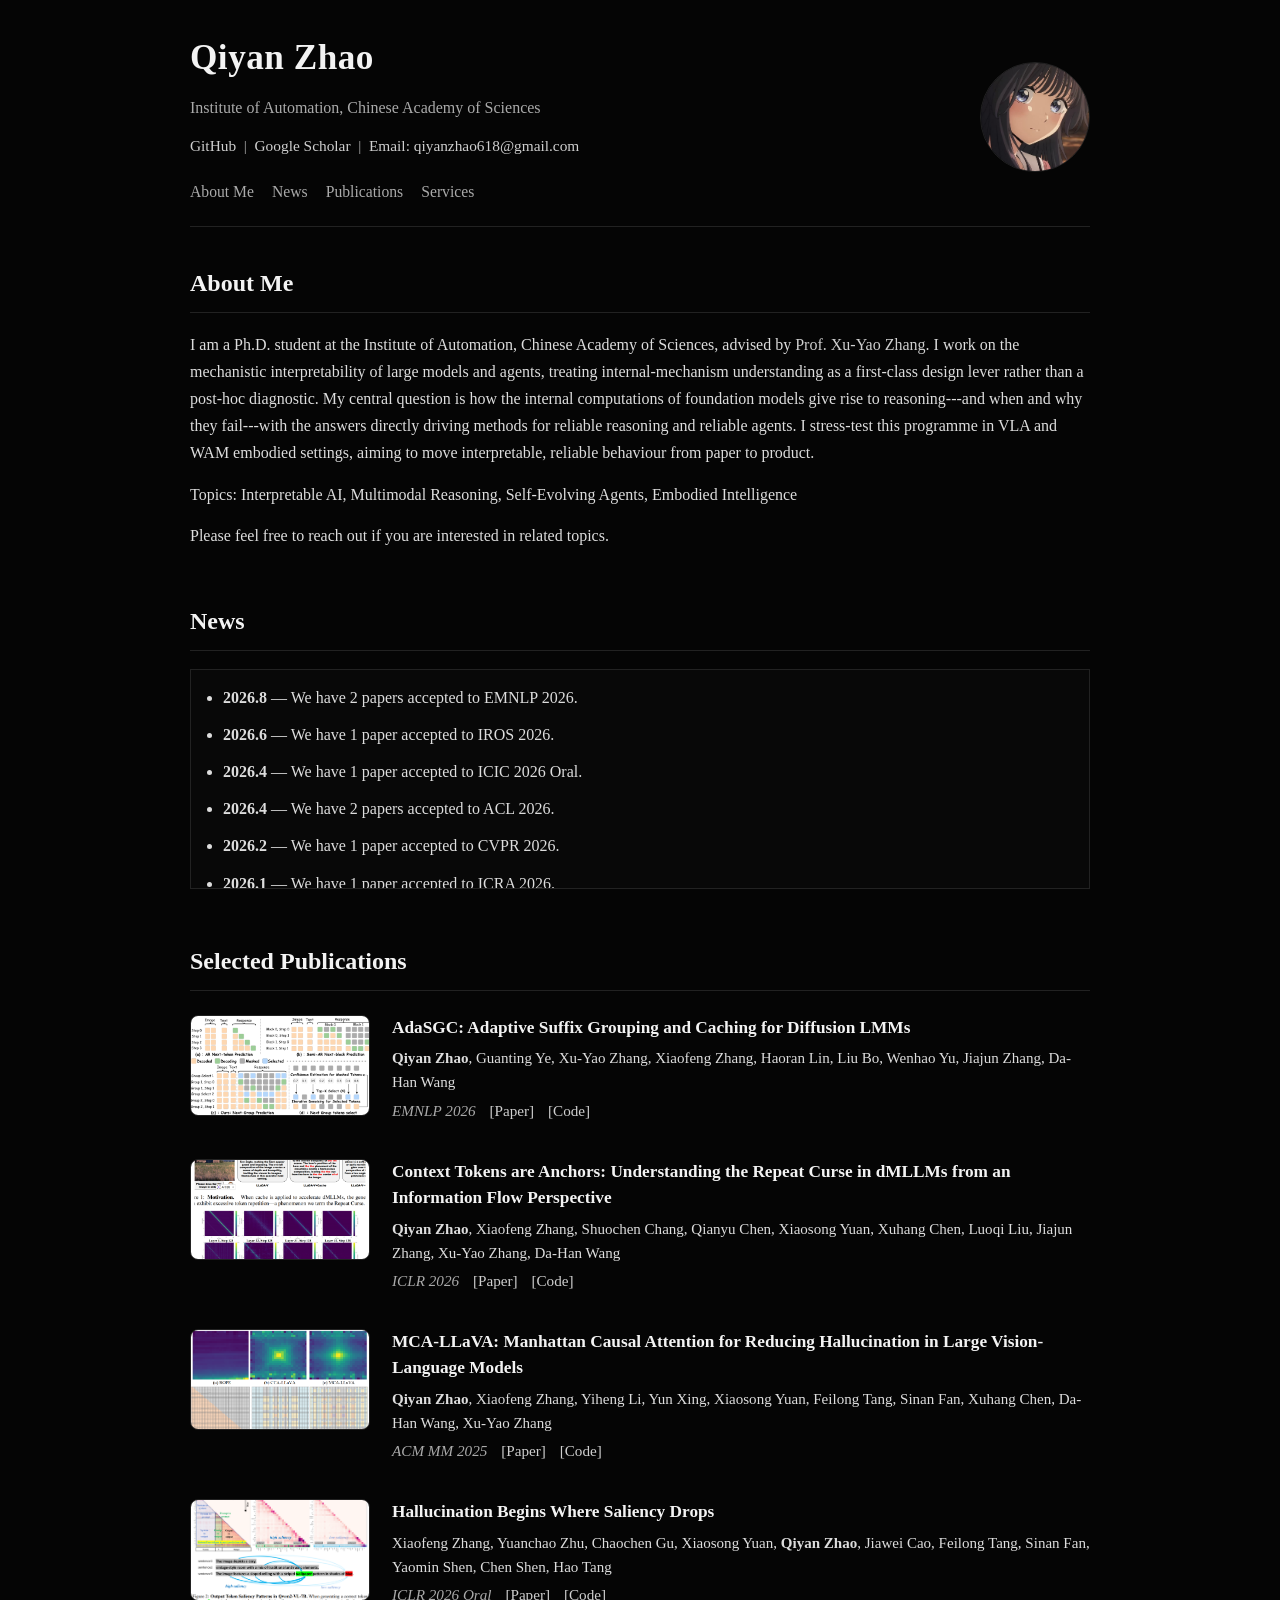
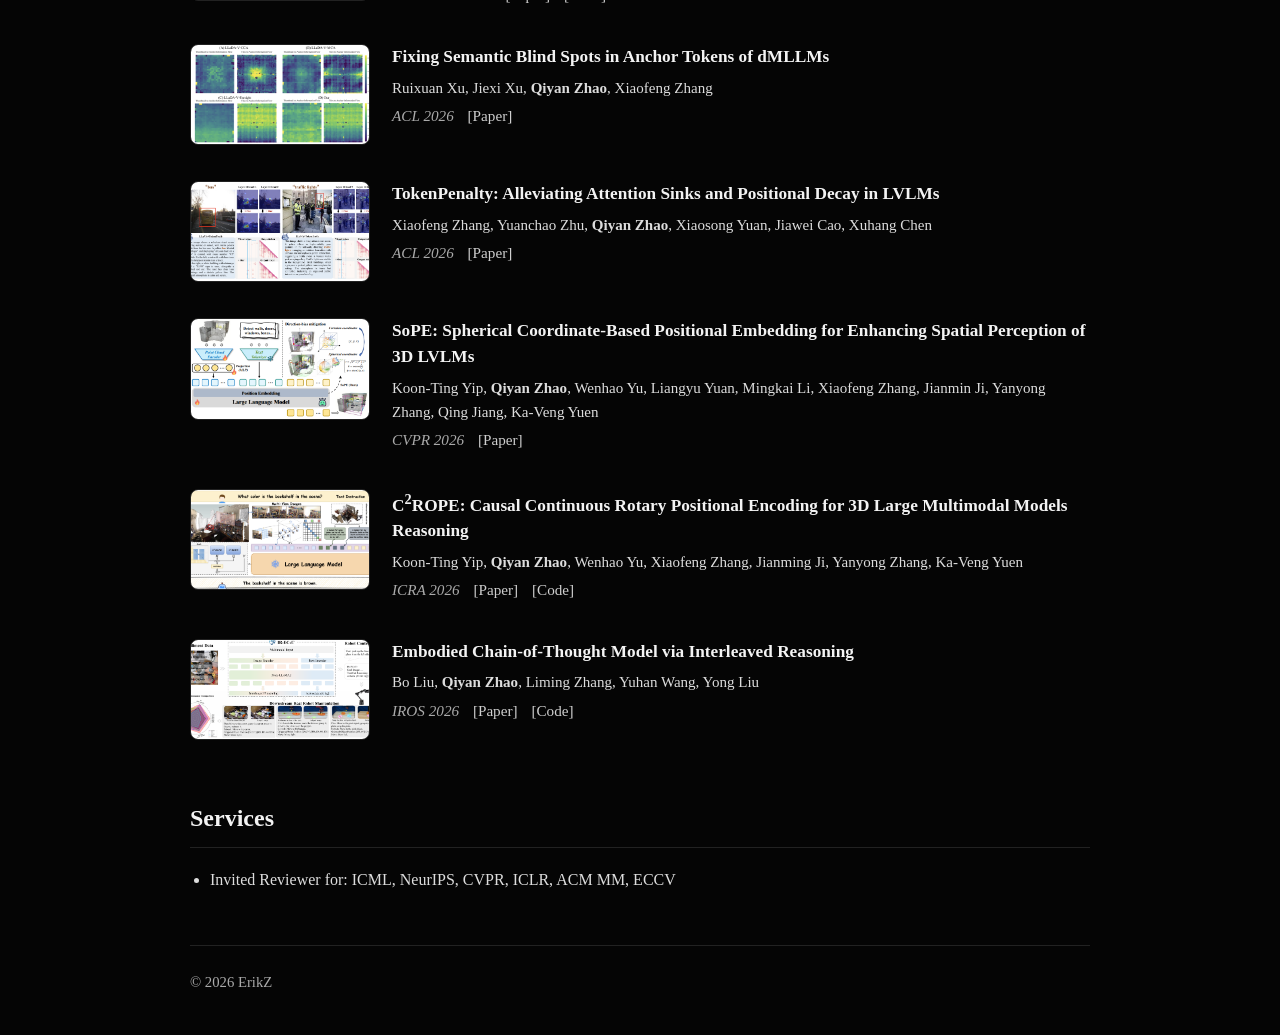
==== index.html @ 8715a586 "Update index.html" ====
<!DOCTYPE html>
<html lang="en">
<head>
  <meta charset="UTF-8">
  <meta name="viewport" content="width=device-width, initial-scale=1">
  <title>Qiyan Zhao</title>
  <style>
    :root {
      --bg: #050505;
      --panel: #0d0d0d;
      --line: #222;
      --text: #f3f3f3;
      --muted: #aaaaaa;
      --accent: #cfcfcf;
      --max-width: 900px;
    }

    * {
      box-sizing: border-box;
    }

    html {
      scroll-behavior: smooth;
    }

    body {
      margin: 0;
      font-family: Georgia, "Times New Roman", serif;
      background: var(--bg);
      color: var(--text);
      line-height: 1.7;
    }

    a {
      color: var(--accent);
      text-decoration: none;
    }

    a:hover {
      text-decoration: underline;
    }

    .container {
      width: min(var(--max-width), calc(100% - 32px));
      margin: 0 auto;
    }

    header {
      border-bottom: 1px solid var(--line);
      padding: 28px 0 20px;
      margin-bottom: 36px;
    }
.news-box {
  max-height: 220px;
  overflow-y: auto;
  padding-right: 8px;
  border: 1px solid var(--line);
  background: #080808;
}

.news-list {
  margin: 0;
  padding: 14px 20px 14px 32px;
}

.news-list li {
  margin-bottom: 10px;
}

.news-box::-webkit-scrollbar {
  width: 8px;
}

.news-box::-webkit-scrollbar-track {
  background: #0b0b0b;
}

.news-box::-webkit-scrollbar-thumb {
  background: #333;
  border-radius: 8px;
}

.news-box::-webkit-scrollbar-thumb:hover {
  background: #555;
}
    .header-main {
      display: flex;
      justify-content: space-between;
      align-items: center;
      gap: 24px;
      flex-wrap: wrap;
    }

    .header-left {
      flex: 1;
      min-width: 260px;
    }

    .header-right {
      flex-shrink: 0;
    }

      .pub-list {
  display: flex;
  flex-direction: column;
  gap: 24px;
}

.pub-item {
  display: flex;
  align-items: flex-start;
  gap: 22px;
  padding: 6px 0;
}

.pub-image {
  width: 180px;
  flex-shrink: 0;
}

.pub-image img {
  width: 100%;
  aspect-ratio: 16 / 9;
  object-fit: cover;
  display: block;
  border: 1px solid var(--line);
  border-radius: 8px;
  background: #111;
}

.pub-content {
  flex: 1;
  min-width: 0;
}

.pub-title {
  font-size: 1.08rem;
  font-weight: 600;
  color: var(--text);
  line-height: 1.5;
  margin-bottom: 6px;
}

.pub-authors {
  font-size: 0.94rem;
  color: #dddddd;
  line-height: 1.6;
  margin-bottom: 4px;
}

.pub-venue {
  font-size: 0.95rem;
  color: var(--muted);
  line-height: 1.6;
}

.pub-venue a {
  margin-left: 10px;
}

@media (max-width: 700px) {
  .pub-item {
    flex-direction: column;
  }

  .pub-image {
    width: 100%;
    max-width: 260px;
  }
}
      
    .avatar {
      width: 110px;
      height: 110px;
      border-radius: 50%;
      object-fit: cover;
      border: 1px solid var(--line);
      display: block;
      background: #111;
    }

    h1 {
      margin: 0;
      font-size: 2.2rem;
      font-weight: 600;
      letter-spacing: 0.5px;
    }

    .subtitle {
      color: var(--muted);
      margin-top: 6px;
      font-size: 1rem;
    }

    .meta {
      margin-top: 12px;
      color: var(--muted);
      font-size: 0.96rem;
    }

    nav {
      display: flex;
      gap: 18px;
      flex-wrap: wrap;
      font-size: 0.98rem;
      margin-top: 20px;
    }

    nav a {
      color: var(--muted);
    }

    nav a:hover {
      color: var(--text);
      text-decoration: none;
    }

    section {
      margin-bottom: 52px;
    }

    h2 {
      font-size: 1.5rem;
      font-weight: 600;
      margin: 0 0 18px;
      padding-bottom: 8px;
      border-bottom: 1px solid var(--line);
    }

    p {
      margin: 0 0 14px;
      color: #dddddd;
    }

    ul {
      margin: 0;
      padding-left: 20px;
    }

    li {
      margin-bottom: 12px;
      color: #dddddd;
    }

    footer {
      border-top: 1px solid var(--line);
      padding: 24px 0 40px;
      color: var(--muted);
      font-size: 0.92rem;
    }

    @media (max-width: 640px) {
      .header-main {
        align-items: flex-start;
      }

      .avatar {
        width: 88px;
        height: 88px;
      }

      h1 {
        font-size: 1.8rem;
      }

      h2 {
        font-size: 1.3rem;
      }
    }
  </style>
</head>
<body>
  <div class="container">
    <header>
      <div class="header-main">
        <div class="header-left">
          <h1>Qiyan Zhao</h1>
<div class="subtitle">Institute of Automation, Chinese Academy of Sciences</div>
         <div class="meta">
  <a href="https://github.com/ErikZ719" target="_blank">GitHub</a>
  &nbsp;|&nbsp;
  <a href="https://scholar.google.co.jp/citations?user=lI7U-X8AAAAJ&hl=zh-CN" target="_blank">Google Scholar</a>
&nbsp;|&nbsp;
<a href="mailto:qiyanzhao618@gmail.com">Email: </a> <a href="mailto:qiyanzhao618@gmail.com">qiyanzhao618@gmail.com</a>
</div>

          <nav>
            <a href="#about">About Me</a>
            <a href="#news">News</a>
            <a href="#publications">Publications</a>
            <a href="#services">Services</a>
          </nav>
        </div>

        <div class="header-right">
          <img src="images/touxiang.jpg" alt="Erik Li avatar" class="avatar">
        </div>
      </div>
    </header>

    <section id="about">
      <h2>About Me</h2>
      <p>
        I am a Ph.D. student at the Institute of Automation, Chinese Academy of Sciences, advised by <a href="https://people.ucas.edu.cn/~xuyaozhang?language=en" target="_blank">Prof. Xu-Yao Zhang</a>. I work on the </strong>mechanistic interpretability of large models and agents</strong>, treating internal-mechanism understanding as a first-class design lever rather than a post-hoc diagnostic. My central question is how the internal computations of foundation models give rise to reasoning---and when and why they fail---with the answers directly driving methods for reliable reasoning and reliable agents. I stress-test this programme in VLA and WAM embodied settings, aiming to move interpretable, reliable behaviour from paper to product.
      </p>
      <p>
        </strong>Topics:</strong> Interpretable AI, Multimodal Reasoning, Self-Evolving Agents, Embodied Intelligence
      </p>
      <p>
      Please feel free to reach out if you are interested in related topics.
      <p>
    </section>

    <section id="news">
      <h2>News</h2>
  <div class="news-box">
    <ul class="news-list">
        <li><strong>2026.8</strong> — We have 2 papers accepted to EMNLP 2026. </li>
        <li><strong>2026.6</strong> — We have 1 paper accepted to IROS 2026. </li>
        <!-- <li><strong>2026.5</strong> — We have 1 paper accepted to Scientific Report. </li> -->
        <li><strong>2026.4</strong> — We have 1 paper accepted to ICIC 2026 Oral. </li>
        <li><strong>2026.4</strong> — We have 2 papers accepted to ACL 2026. </li>
        <li><strong>2026.2</strong> — We have 1 paper accepted to CVPR 2026. </li>
        <li><strong>2026.1</strong> — We have 1 paper accepted to ICRA 2026. </li>
        <li><strong>2026.1</strong> — We have 2 paper including 1 oral accepted to ICLR 2026. </li>
        <li><strong>2025.10</strong> — We have 1 paper accepted to ACM MM 2025. </li>
        <li><strong>2025.9</strong> — We have 1 paper accepted to The Visual Computer. </li>
        <li><strong>2025.6</strong> — We have 1 paper accepted to IJCNN 2025. </li>
      </ul>
  </div>
    </section>

<section id="publications">
  <h2>Selected Publications</h2>

  <div class="pub-list">

      <div class="pub-item">
      <div class="pub-image">
        <img src="images/emnlp1.png" alt="C2RoPE paper thumbnail">
      </div>
      <div class="pub-content">
        <div class="pub-title">AdaSGC: Adaptive Suffix Grouping and Caching for Diffusion LMMs</div>
        <div class="pub-authors">
          <strong>Qiyan Zhao</strong>, Guanting Ye, Xu-Yao Zhang, Xiaofeng Zhang, Haoran Lin, Liu Bo, Wenhao Yu, Jiajun Zhang, Da-Han Wang
        </div>
        <div class="pub-venue">
          <em>EMNLP 2026</em>
          <a href="https://openreview.net/forum?id=mOz9jVYxsD" target="_blank">[Paper]</a>
          <a href="https://github.com/ErikZ719/CoTA" target="_blank">[Code]</a>
        </div>
      </div>
    </div>
    

      <div class="pub-item">
      <div class="pub-image">
        <img src="images/cota.png" alt="C2RoPE paper thumbnail">
      </div>
      <div class="pub-content">
        <div class="pub-title">Context Tokens are Anchors: Understanding the Repeat Curse in dMLLMs from an Information Flow Perspective</div>
        <div class="pub-authors">
          <strong>Qiyan Zhao</strong>, Xiaofeng Zhang, Shuochen Chang, Qianyu Chen, Xiaosong Yuan, Xuhang Chen, Luoqi Liu, Jiajun Zhang, Xu-Yao Zhang, Da-Han Wang
        </div>
        <div class="pub-venue">
          <em>ICLR 2026</em>
          <a href="https://openreview.net/forum?id=mOz9jVYxsD" target="_blank">[Paper]</a>
          <a href="https://github.com/ErikZ719/CoTA" target="_blank">[Code]</a>
        </div>
      </div>
    </div>

    <div class="pub-item">
      <div class="pub-image">
        <img src="images/mca.png" alt="C2RoPE paper thumbnail">
      </div>
      <div class="pub-content">
        <div class="pub-title">MCA-LLaVA: Manhattan Causal Attention for Reducing Hallucination in Large Vision-Language Models</div>
        <div class="pub-authors">
        <strong>Qiyan Zhao</strong>, Xiaofeng Zhang, Yiheng Li, Yun Xing, Xiaosong Yuan, Feilong Tang, Sinan Fan, Xuhang Chen, Da-Han Wang, Xu-Yao Zhang
        </div>
        <div class="pub-venue">
          <em>ACM MM 2025</em>
          <a href="https://dl.acm.org/doi/pdf/10.1145/3746027.3755271" target="_blank">[Paper]</a>
          <a href="https://github.com/ErikZ719/MCA-LLaVA" target="_blank">[Code]</a>
        </div>
      </div>
    </div>

      <div class="pub-item">
      <div class="pub-image">
        <img src="images/iclr.png" alt="C2RoPE paper thumbnail">
      </div>
      <div class="pub-content">
        <div class="pub-title">Hallucination Begins Where Saliency Drops</div>
        <div class="pub-authors">
          Xiaofeng Zhang, Yuanchao Zhu, Chaochen Gu, Xiaosong Yuan, <strong>Qiyan Zhao</strong>, Jiawei Cao, Feilong Tang, Sinan Fan, Yaomin Shen, Chen Shen, Hao Tang
        </div>
        <div class="pub-venue">
          <em>ICLR 2026 Oral</em>
          <a href="https://arxiv.org/abs/2601.20279" target="_blank">[Paper]</a>
          <a href="https://github.com/zhangbaijin/LVLMs-Saliency" target="_blank">[Code]</a>
        </div>
      </div>
    </div>
      
    <div class="pub-item">
      <div class="pub-image">
        <img src="images/EDAR.png" alt="EDAR paper thumbnail">
      </div>
      <div class="pub-content">
        <div class="pub-title">Fixing Semantic Blind Spots in Anchor Tokens of dMLLMs</div>
        <div class="pub-authors">
          Ruixuan Xu, Jiexi Xu, <strong>Qiyan Zhao</strong>, Xiaofeng Zhang
        </div>
        <div class="pub-venue">
          <em>ACL 2026</em>
          <a href="https://2026.aclweb.org/" target="_blank">[Paper]</a>
        </div>
      </div>
    </div>

    <div class="pub-item">
      <div class="pub-image">
        <img src="images/tokenpenalty.png" alt="TokenPenalty paper thumbnail">
      </div>
      <div class="pub-content">
        <div class="pub-title">TokenPenalty: Alleviating Attention Sinks and Positional Decay in LVLMs</div>
        <div class="pub-authors">
          Xiaofeng Zhang, Yuanchao Zhu, <strong>Qiyan Zhao</strong>, Xiaosong Yuan, Jiawei Cao, Xuhang Chen
        </div>
        <div class="pub-venue">
          <em>ACL 2026</em>
          <a href="https://2026.aclweb.org/" target="_blank">[Paper]</a>
        </div>
      </div>
    </div>
  
    <div class="pub-item">
      <div class="pub-image">
        <img src="images/cvpr.jpg" alt="SoPE paper thumbnail">
      </div>
      <div class="pub-content">
        <div class="pub-title">SoPE: Spherical Coordinate-Based Positional Embedding for Enhancing Spatial Perception of 3D LVLMs</div>
        <div class="pub-authors">
          Koon-Ting Yip, <strong>Qiyan Zhao</strong>, Wenhao Yu, Liangyu Yuan, Mingkai Li, Xiaofeng Zhang, Jianmin Ji, Yanyong Zhang, Qing Jiang, Ka-Veng Yuen
        </div>
        <div class="pub-venue">
          <em>CVPR 2026</em>
          <a href="https://arxiv.org/abs/2602.22716" target="_blank">[Paper]</a>
        </div>
      </div>
    </div>

    <div class="pub-item">
      <div class="pub-image">
        <img src="images/icra.png" alt="C2RoPE paper thumbnail">
      </div>
      <div class="pub-content">
        <div class="pub-title">C<sup>2</sup>ROPE: Causal Continuous Rotary Positional Encoding for 3D Large Multimodal Models Reasoning</div>
        <div class="pub-authors">
          Koon-Ting Yip, <strong>Qiyan Zhao</strong>, Wenhao Yu, Xiaofeng Zhang, Jianming Ji, Yanyong Zhang, Ka-Veng Yuen
        </div>
        <div class="pub-venue">
          <em>ICRA 2026</em>
          <a href="https://arxiv.org/abs/2602.10551" target="_blank">[Paper]</a>
          <a href="https://github.com/KarnaYip/C2RoPE" target="_blank">[Code]</a>
        </div>
      </div>
    </div>

      <div class="pub-item">
      <div class="pub-image">
        <img src="images/iros26.png" alt="C2RoPE paper thumbnail">
      </div>
      <div class="pub-content">
        <div class="pub-title">Embodied Chain-of-Thought Model via Interleaved Reasoning</div>
        <div class="pub-authors">
          Bo Liu, <strong>Qiyan Zhao</strong>, Liming Zhang, Yuhan Wang, Yong Liu
        </div>
        <div class="pub-venue">
          <em>IROS 2026</em>
          <a href="https://arxiv.org/abs/2602.10551" target="_blank">[Paper]</a>
          <a href="https://github.com/KarnaYip/C2RoPE" target="_blank">[Code]</a>
        </div>
      </div>
    </div>
    
    <!-- <div class="pub-item">
      <div class="pub-image">
        <img src="images/ijcnn.png" alt="C2RoPE paper thumbnail">
      </div>
      <div class="pub-content">
        <div class="pub-title">Textmamba: Scene text detector with mamba</div>
        <div class="pub-authors">
          <strong>Qiyan Zhao</strong>, Yue Yan, Da-Han Wang
        </div>
        <div class="pub-venue">
          <em>IJCNN 2025</em>
          <a href="https://arxiv.org/pdf/2512.06657" target="_blank">[Paper]</a>
          <a href="https://github.com/ErikZ719/TextMamba" target="_blank">[Code]</a>
        </div>
      </div>
    </div>
    
    <div class="pub-item">
      <div class="pub-image">
        <img src="images/tvc.png" alt="C2RoPE paper thumbnail">
      </div>
      <div class="pub-content">
        <div class="pub-title">Few-shot cross-modal text detection via CLIP</div>
        <div class="pub-authors">
         <strong>Qiyan Zhao</strong>, Xiaofeng Zhang, Tiange Zhang, Jiuze Li
        </div>
        <div class="pub-venue">
          <em>The Visual Computer</em>
          <a href="https://github.com/ErikZ719/TextCLIP" target="_blank">[Code]</a>
        </div>
      </div>
    </div> -->
    
  </div>
</section>

    <section id="services">
      <h2>Services</h2>
      <ul>
        <li>Invited Reviewer for: ICML, NeurIPS, CVPR, ICLR, ACM MM, ECCV</li>
      </ul>
    </section>

    <footer>
      © 2026 ErikZ
    </footer>
  </div>
</body>
</html>
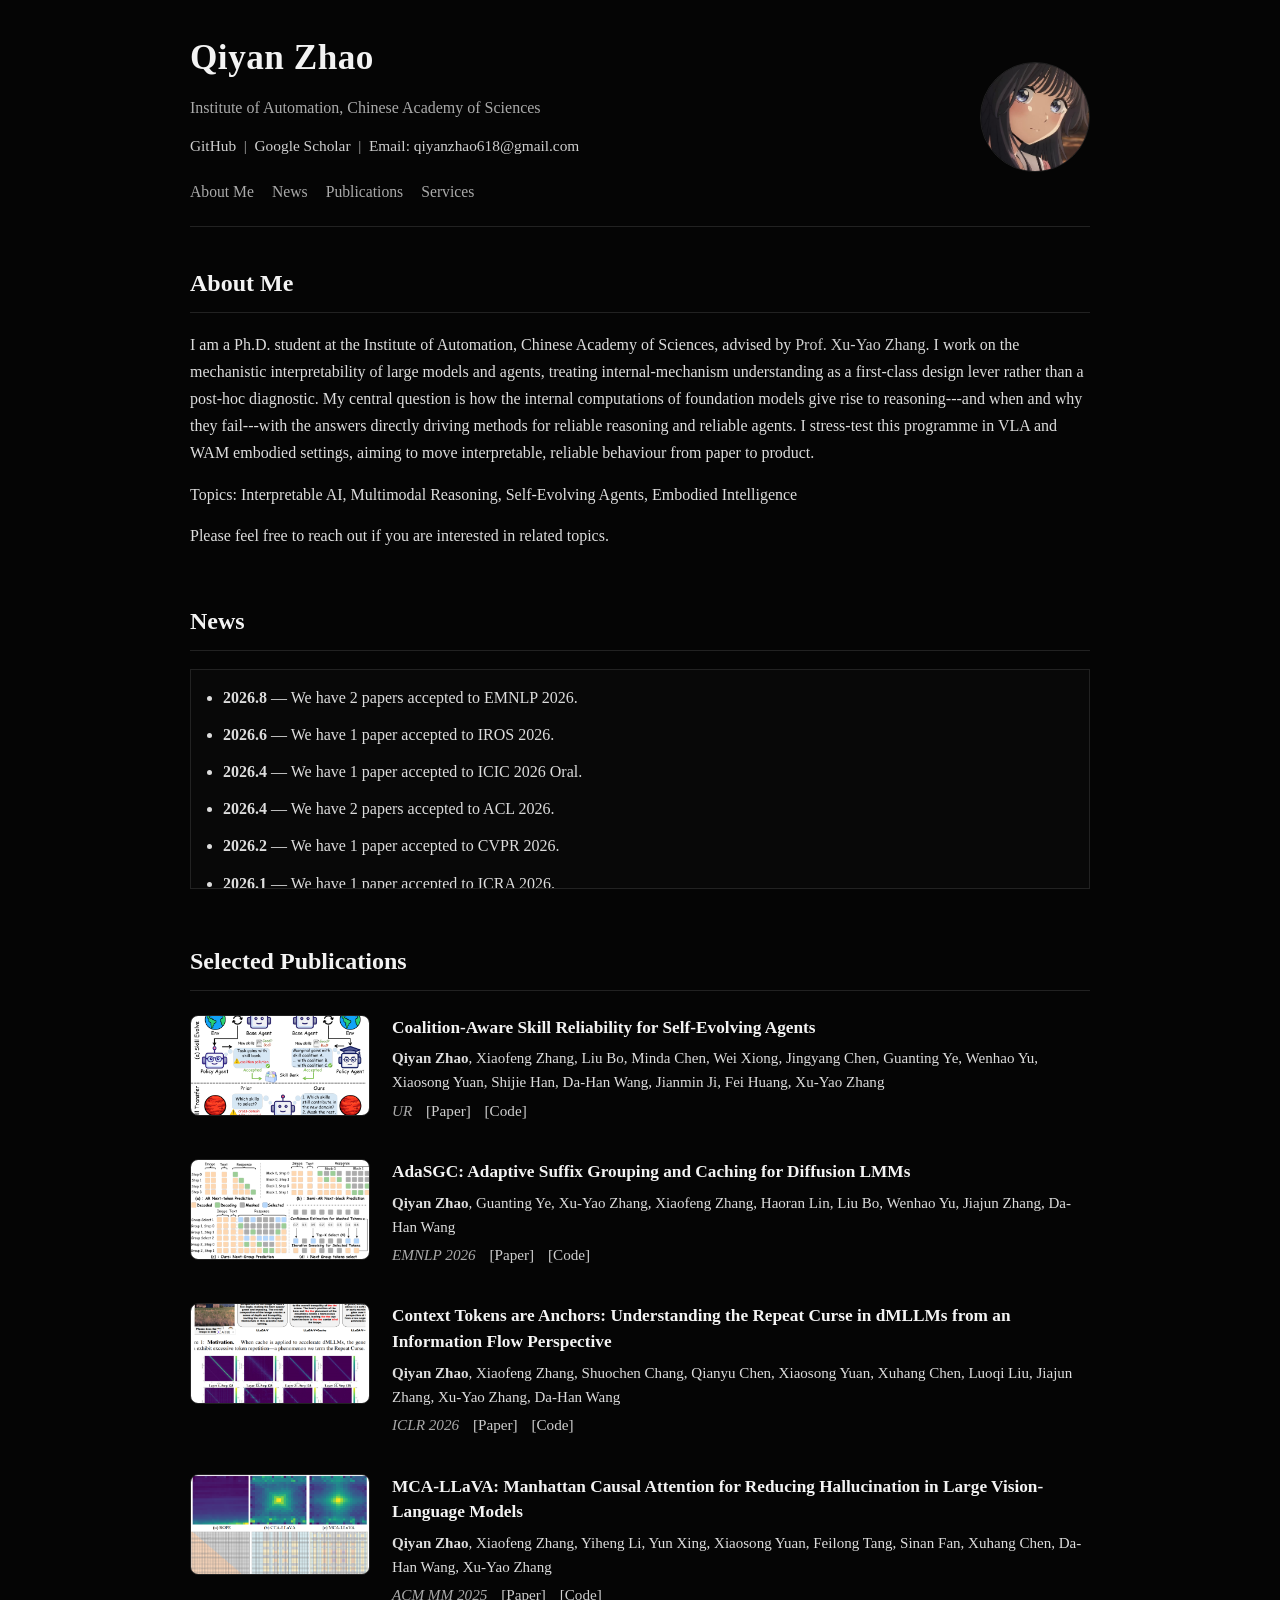
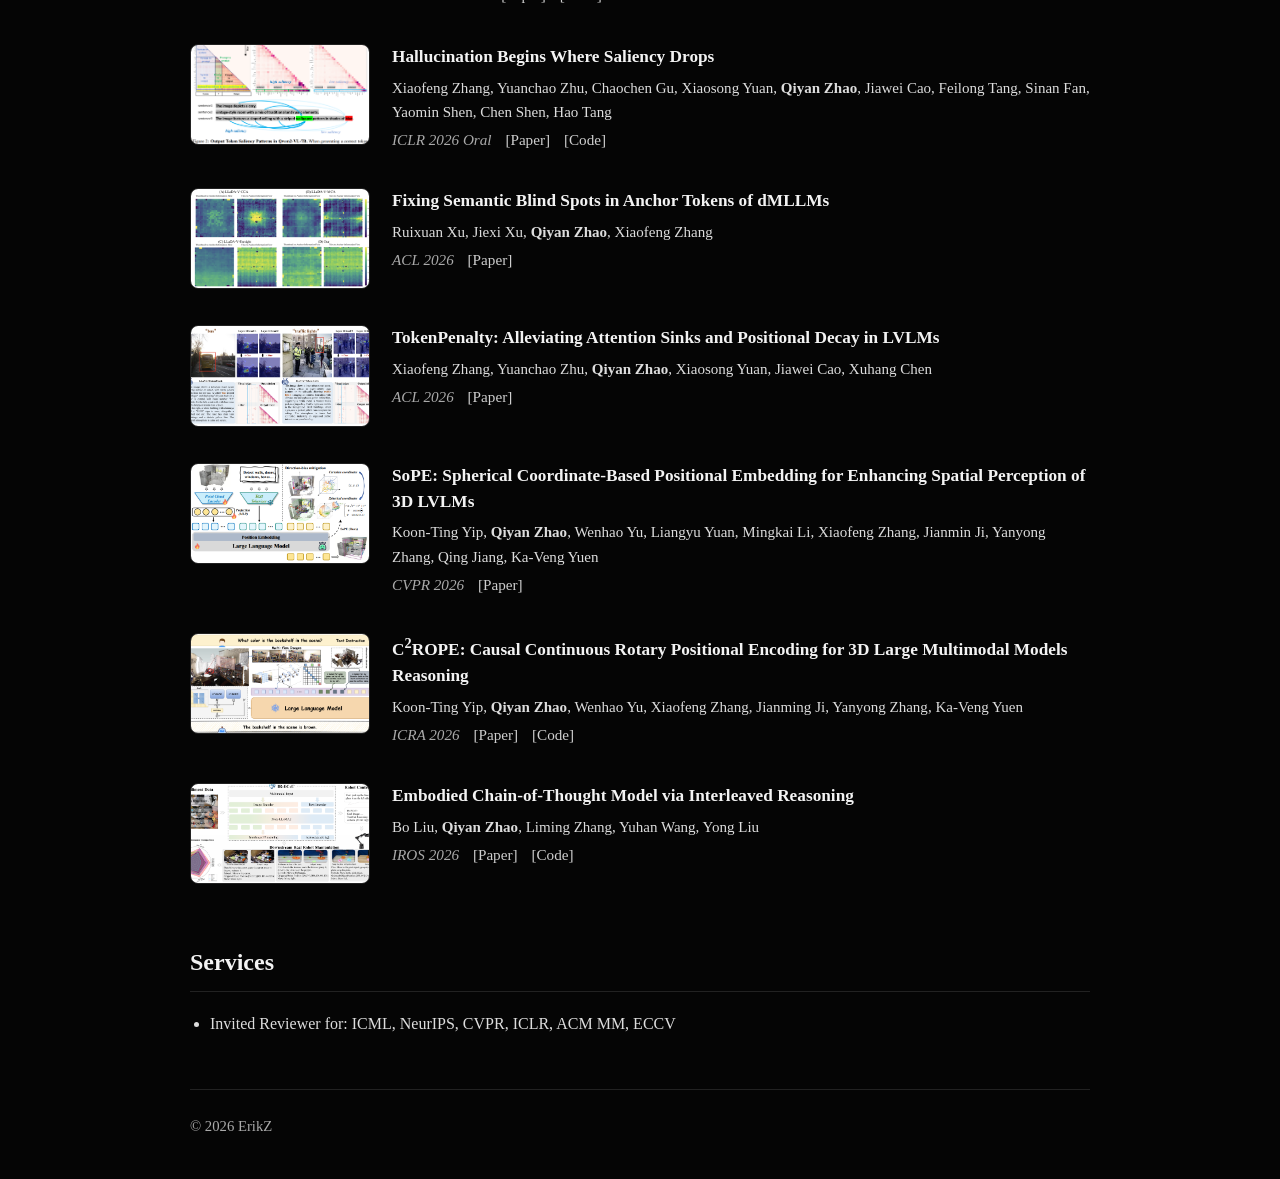
==== commit 8b99230c: "Update index.html" ====
--- a/index.html
+++ b/index.html
@@ -334,7 +334,25 @@
   <h2>Selected Publications</h2>
 
   <div class="pub-list">
-
+    
+<div class="pub-item">
+      <div class="pub-image">
+        <img src="images/aaai.png" alt="C2RoPE paper thumbnail">
+      </div>
+      <div class="pub-content">
+        <div class="pub-title">Coalition-Aware Skill Reliability for Self-Evolving Agents</div>
+        <div class="pub-authors">
+          <strong>Qiyan Zhao</strong>, Xiaofeng Zhang, Liu Bo, Minda Chen, Wei Xiong, Jingyang Chen, Guanting Ye, Wenhao Yu, Xiaosong Yuan, Shijie Han, Da-Han Wang, Jianmin Ji, Fei Huang, Xu-Yao Zhang 
+        </div>
+        <div class="pub-venue">
+          <em>UR</em>
+          <a href="https://openreview.net/forum?id=mOz9jVYxsD" target="_blank">[Paper]</a>
+          <a href="https://github.com/ErikZ719/CoTA" target="_blank">[Code]</a>
+        </div>
+      </div>
+    </div>
+
+    
       <div class="pub-item">
       <div class="pub-image">
         <img src="images/emnlp1.png" alt="C2RoPE paper thumbnail">
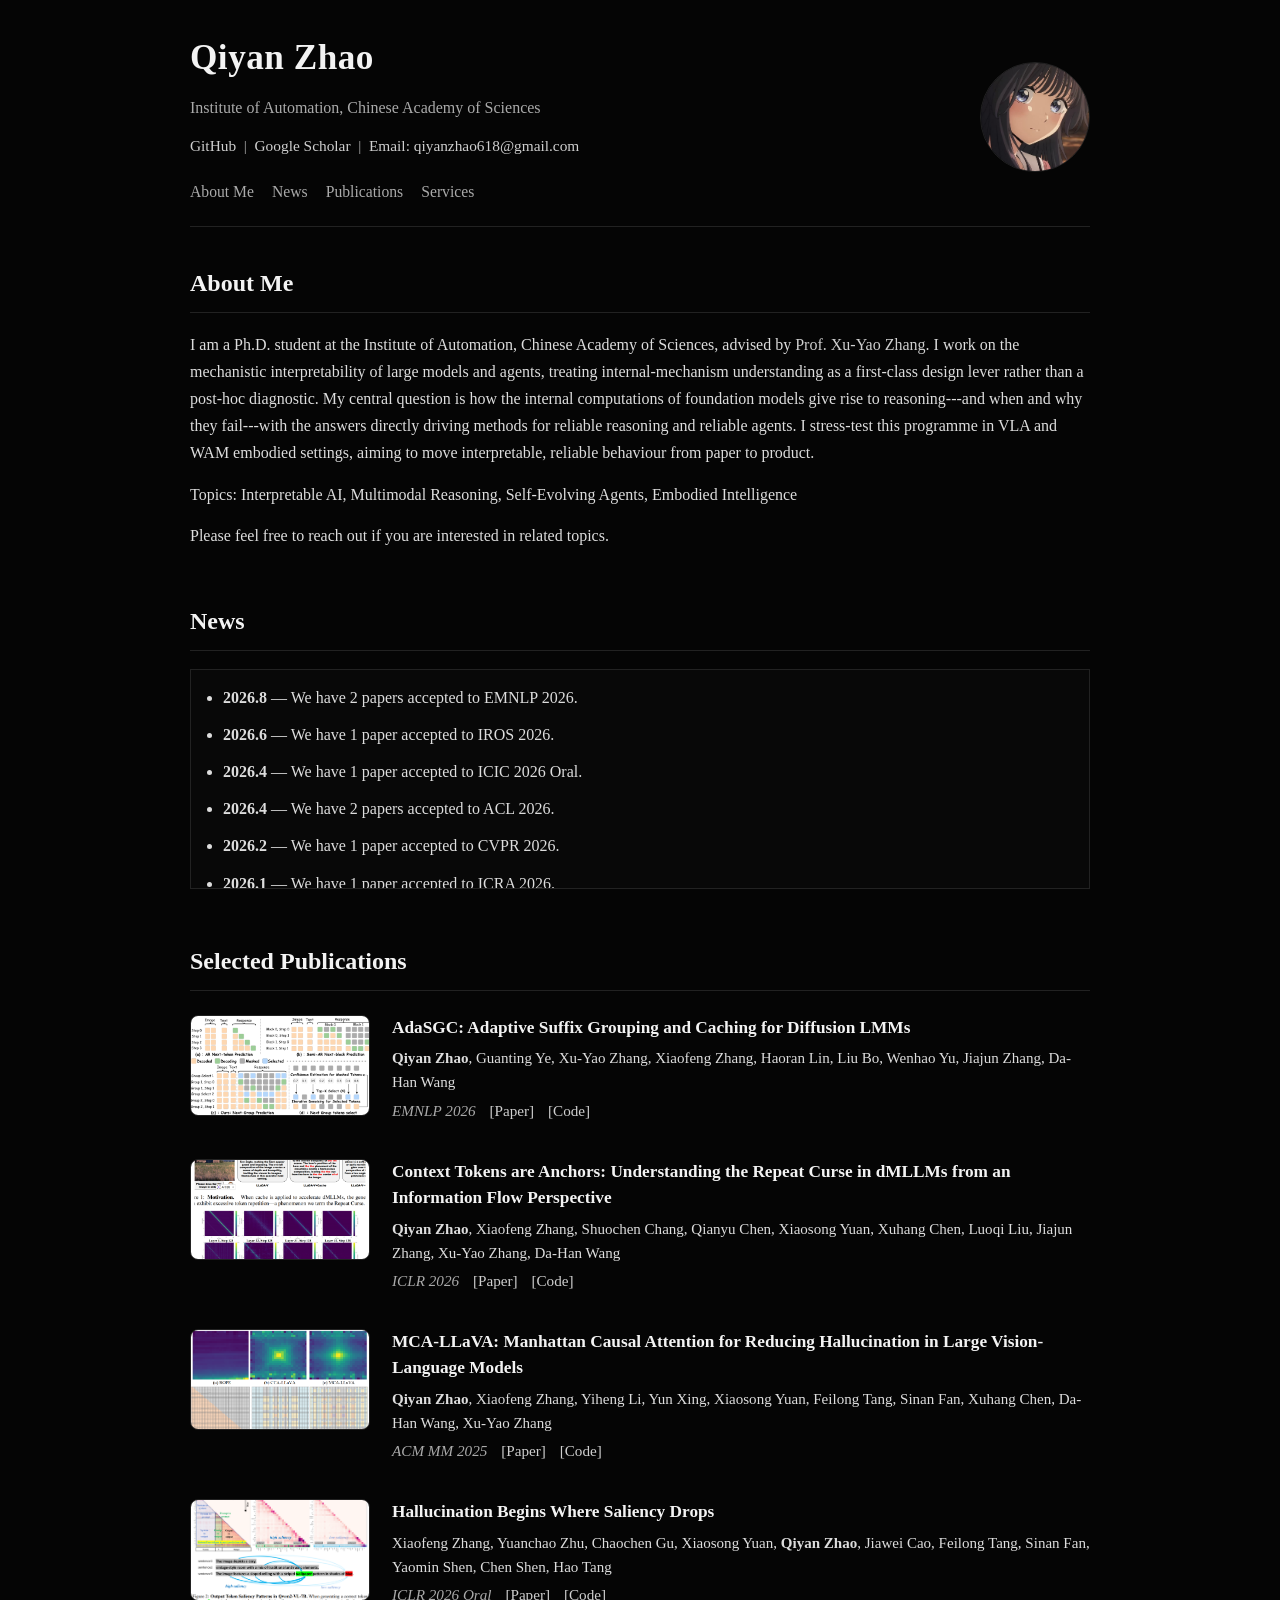
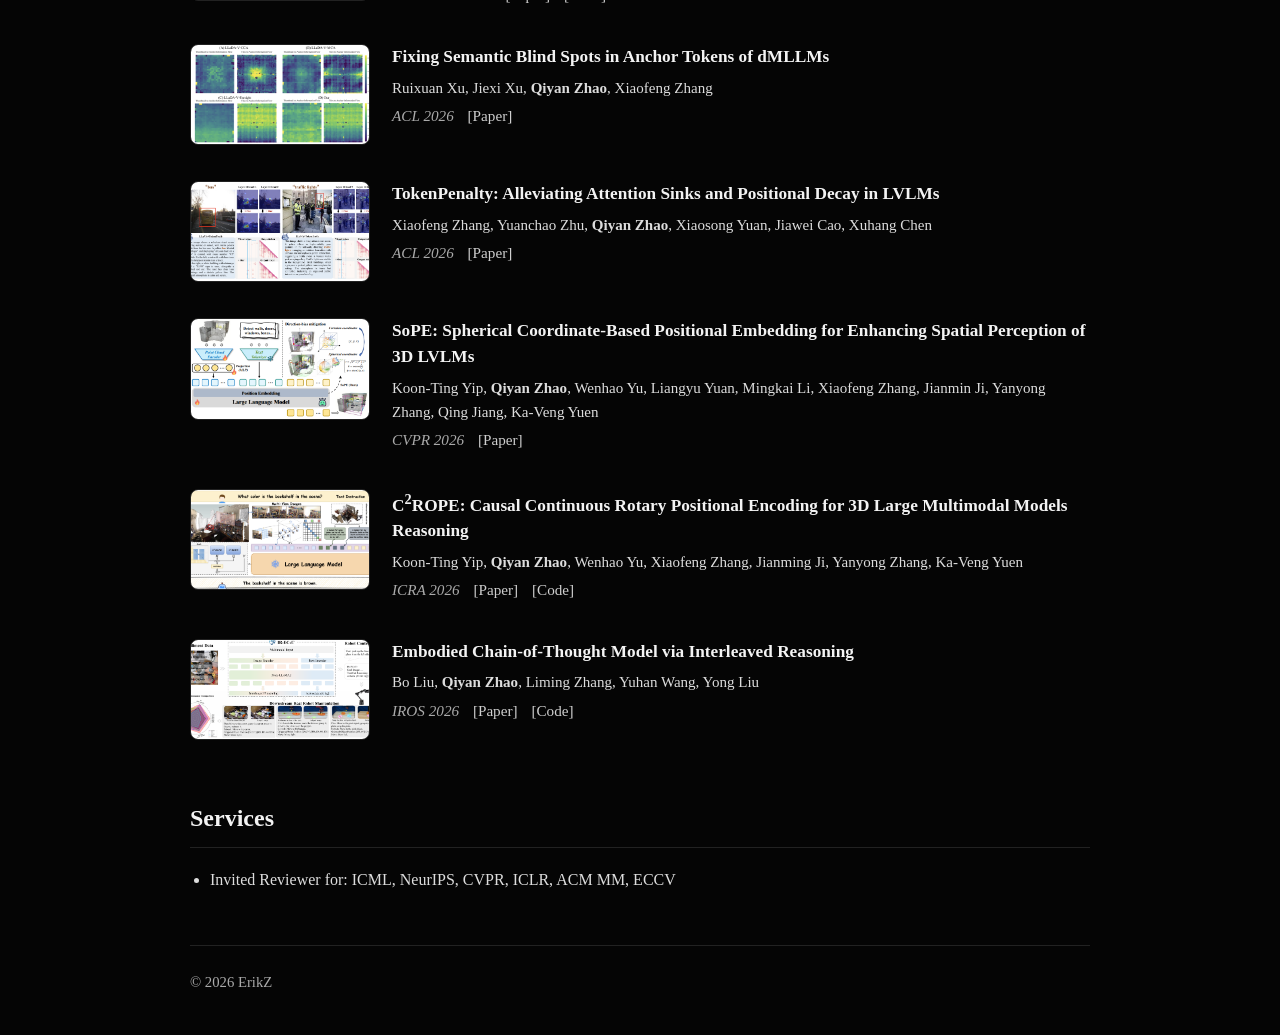
==== commit 30fe1c50: "Update index.html" ====
--- a/index.html
+++ b/index.html
@@ -335,7 +335,7 @@
 
   <div class="pub-list">
     
-<div class="pub-item">
+<!-- <div class="pub-item">
       <div class="pub-image">
         <img src="images/aaai.png" alt="C2RoPE paper thumbnail">
       </div>
@@ -350,7 +350,7 @@
           <a href="https://github.com/ErikZ719/CoTA" target="_blank">[Code]</a>
         </div>
       </div>
-    </div>
+    </div> -->
 
     
       <div class="pub-item">
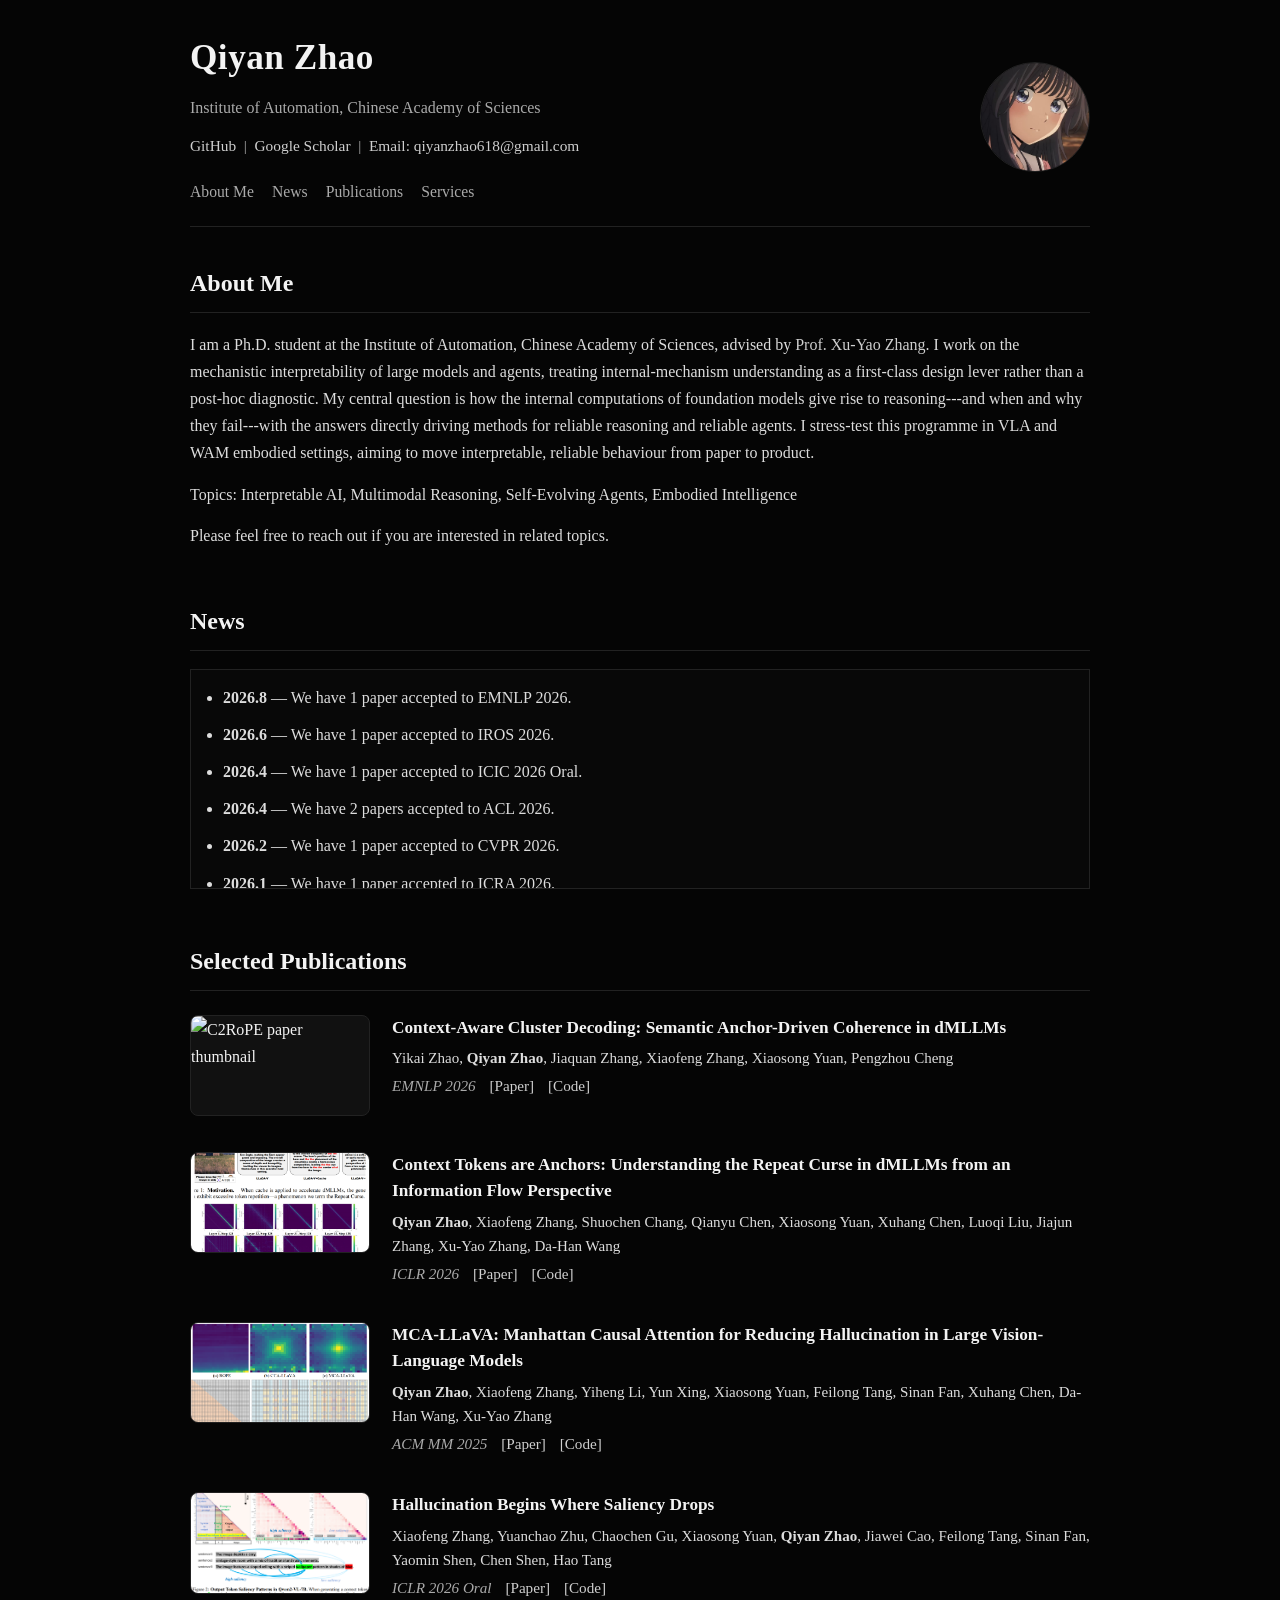
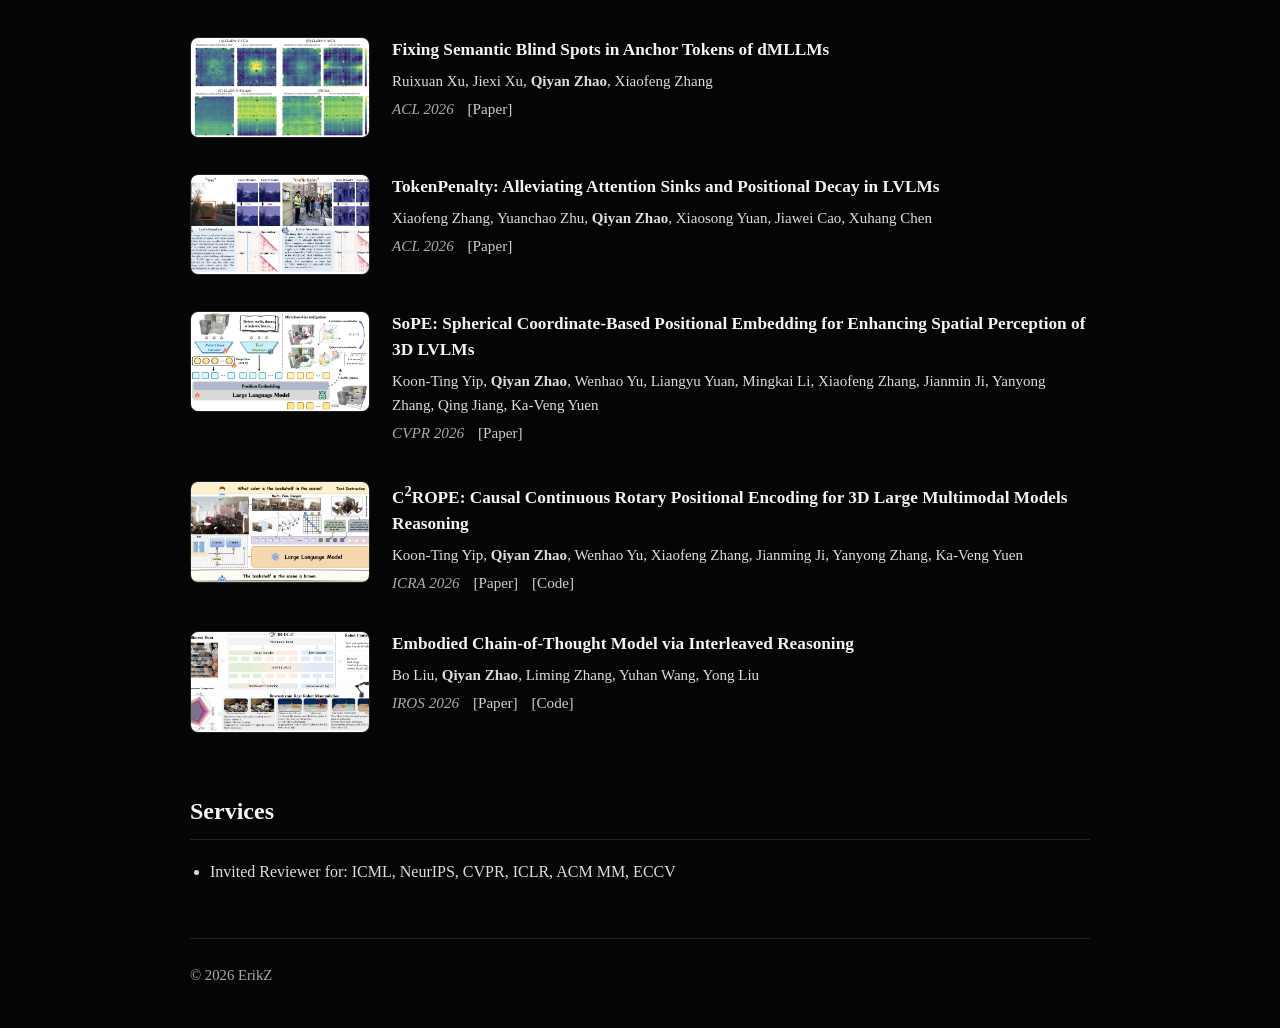
==== commit a3f2b190: "Update index.html" ====
--- a/index.html
+++ b/index.html
@@ -315,7 +315,7 @@
       <h2>News</h2>
   <div class="news-box">
     <ul class="news-list">
-        <li><strong>2026.8</strong> — We have 2 papers accepted to EMNLP 2026. </li>
+        <li><strong>2026.8</strong> — We have 1 paper accepted to EMNLP 2026. </li>
         <li><strong>2026.6</strong> — We have 1 paper accepted to IROS 2026. </li>
         <!-- <li><strong>2026.5</strong> — We have 1 paper accepted to Scientific Report. </li> -->
         <li><strong>2026.4</strong> — We have 1 paper accepted to ICIC 2026 Oral. </li>
@@ -355,12 +355,12 @@
     
       <div class="pub-item">
       <div class="pub-image">
-        <img src="images/emnlp1.png" alt="C2RoPE paper thumbnail">
-      </div>
-      <div class="pub-content">
-        <div class="pub-title">AdaSGC: Adaptive Suffix Grouping and Caching for Diffusion LMMs</div>
-        <div class="pub-authors">
-          <strong>Qiyan Zhao</strong>, Guanting Ye, Xu-Yao Zhang, Xiaofeng Zhang, Haoran Lin, Liu Bo, Wenhao Yu, Jiajun Zhang, Da-Han Wang
+        <img src="images/emnlp2026.png" alt="C2RoPE paper thumbnail">
+      </div>
+      <div class="pub-content">
+        <div class="pub-title">Context-Aware Cluster Decoding: Semantic Anchor-Driven Coherence in dMLLMs</div>
+        <div class="pub-authors">
+          Yikai Zhao, <strong>Qiyan Zhao</strong>,  Jiaquan Zhang, Xiaofeng Zhang, Xiaosong Yuan, Pengzhou Cheng
         </div>
         <div class="pub-venue">
           <em>EMNLP 2026</em>
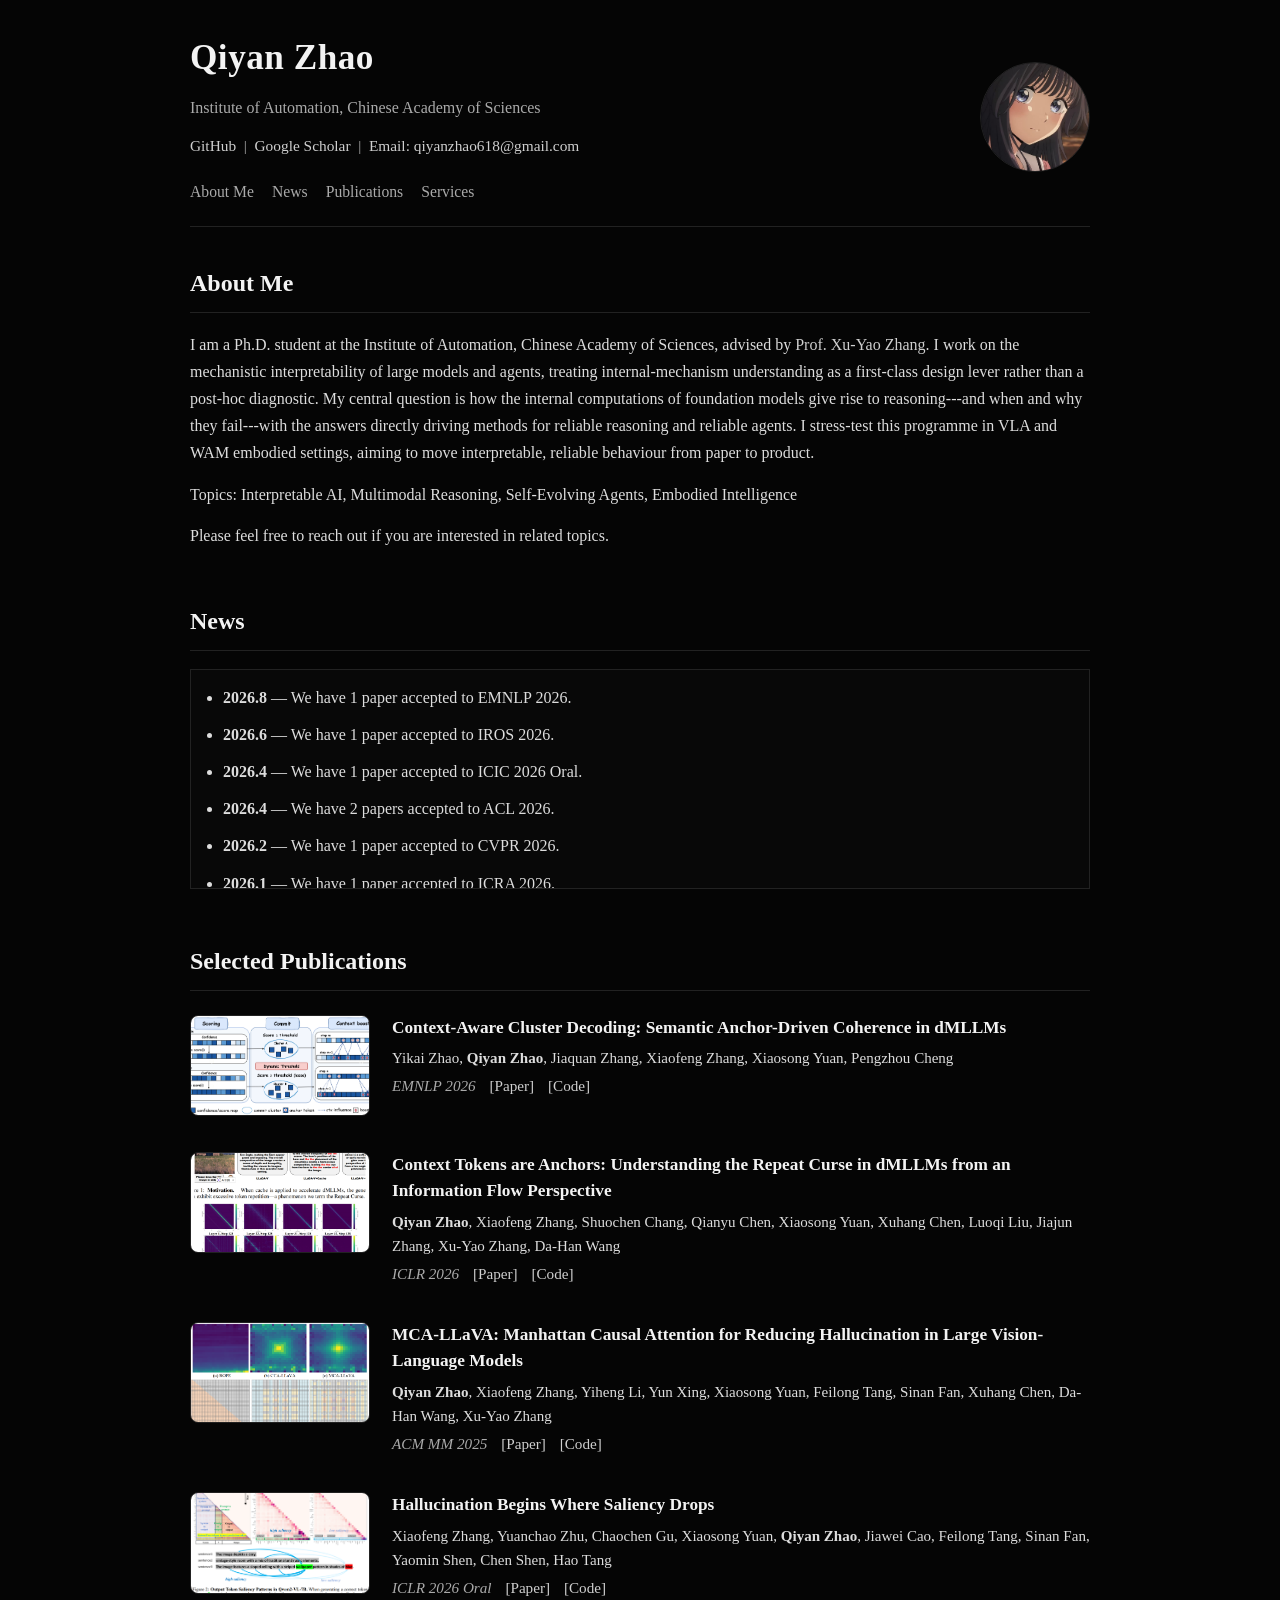
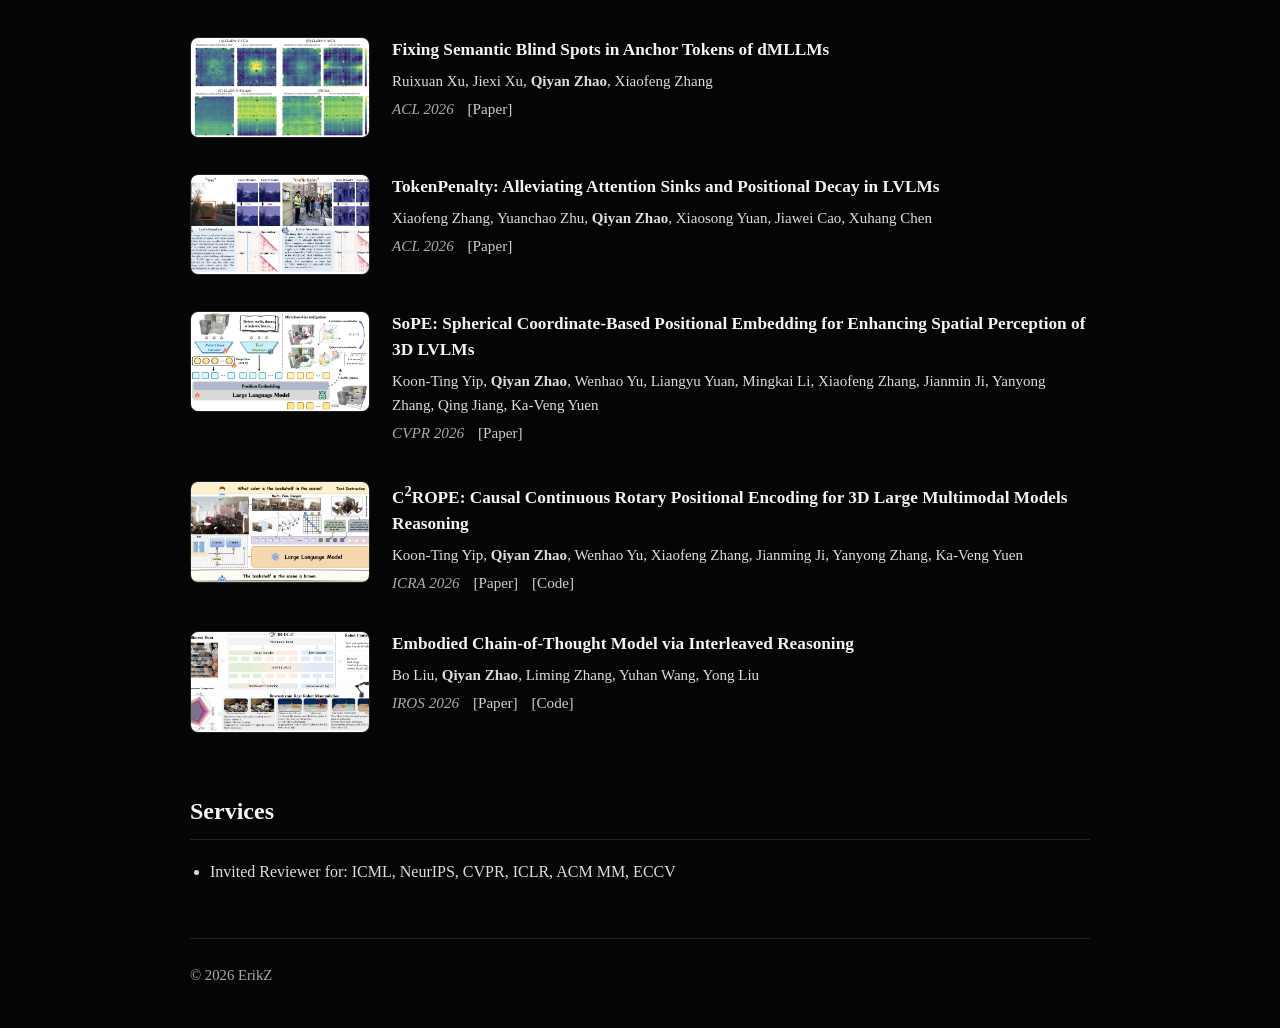
==== commit 4bafcef8: "Update index.html" ====
--- a/index.html
+++ b/index.html
@@ -364,8 +364,8 @@
         </div>
         <div class="pub-venue">
           <em>EMNLP 2026</em>
-          <a href="https://openreview.net/forum?id=mOz9jVYxsD" target="_blank">[Paper]</a>
-          <a href="https://github.com/ErikZ719/CoTA" target="_blank">[Code]</a>
+          <a href="https://arxiv.org/abs/2608.22367" target="_blank">[Paper]</a>
+          <a href="https://github.com/zhaoyk-sysu/CACD-dMLLM" target="_blank">[Code]</a>
         </div>
       </div>
     </div>
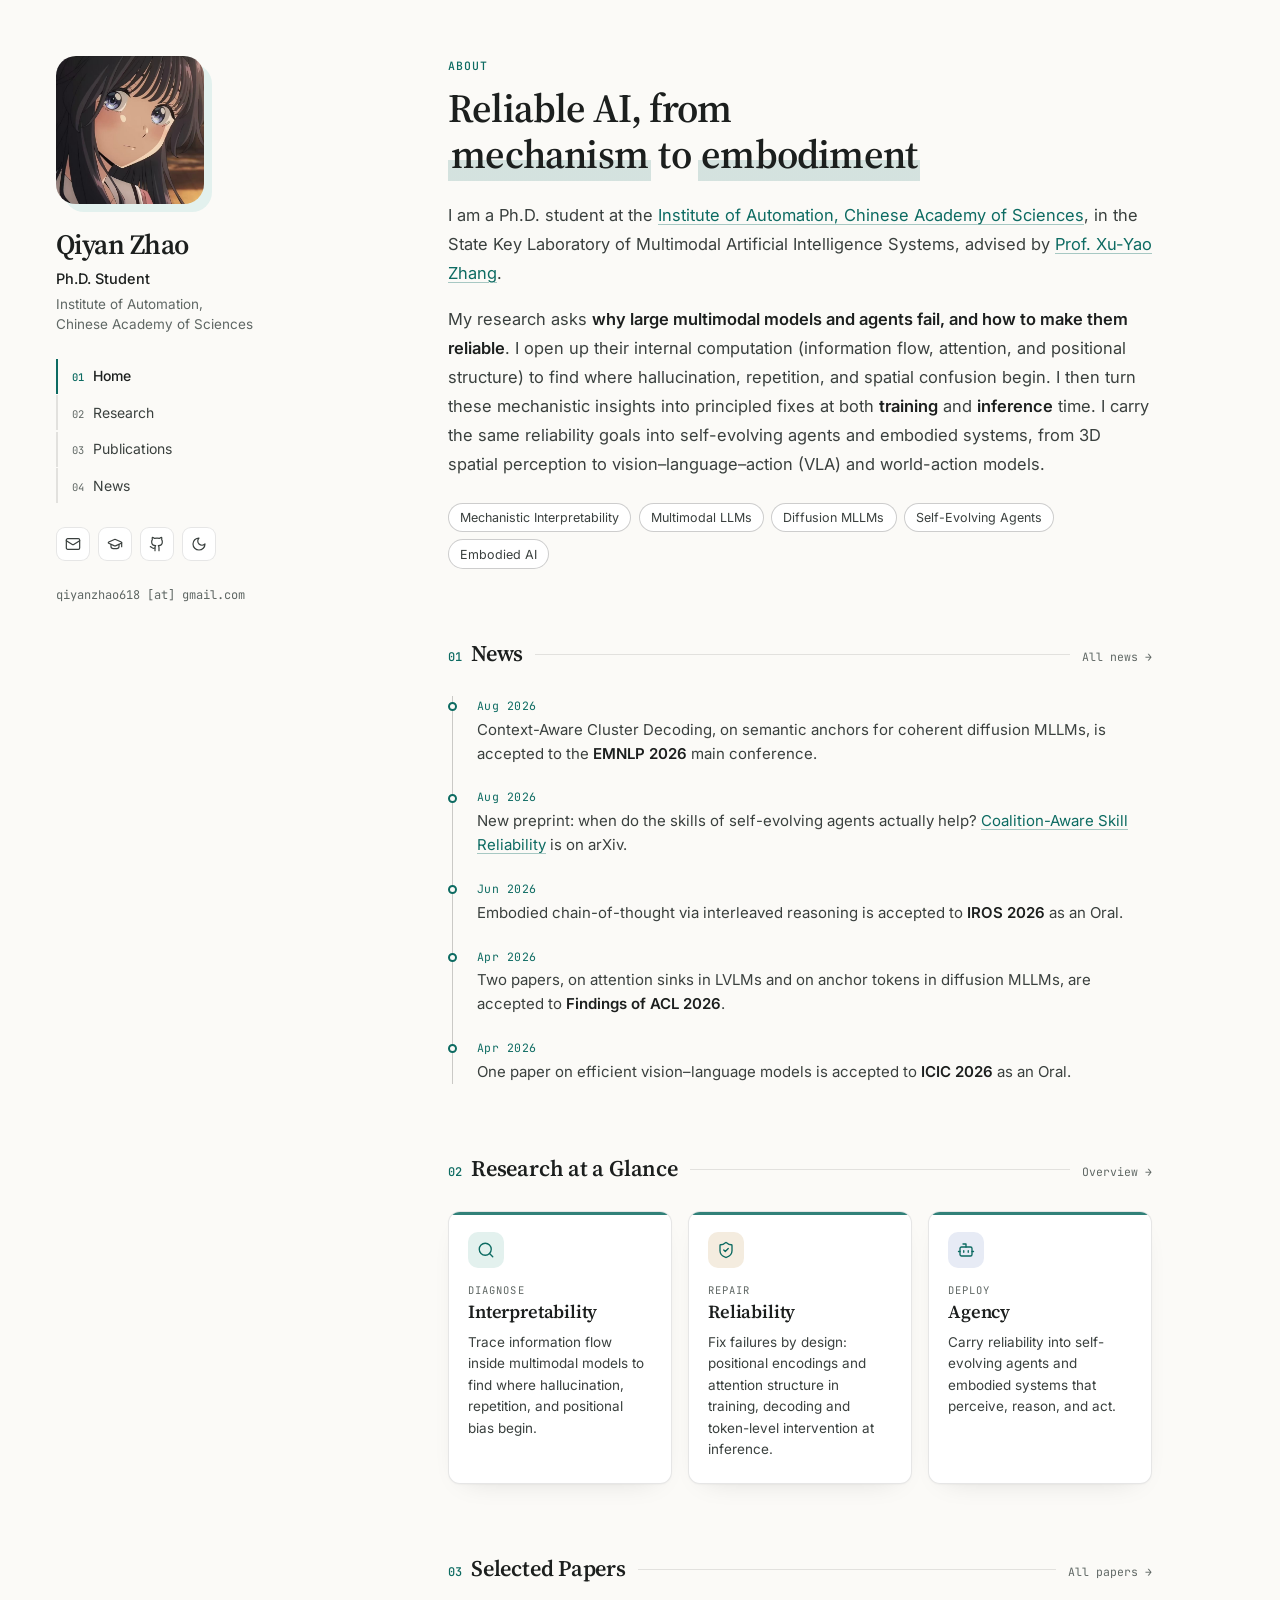
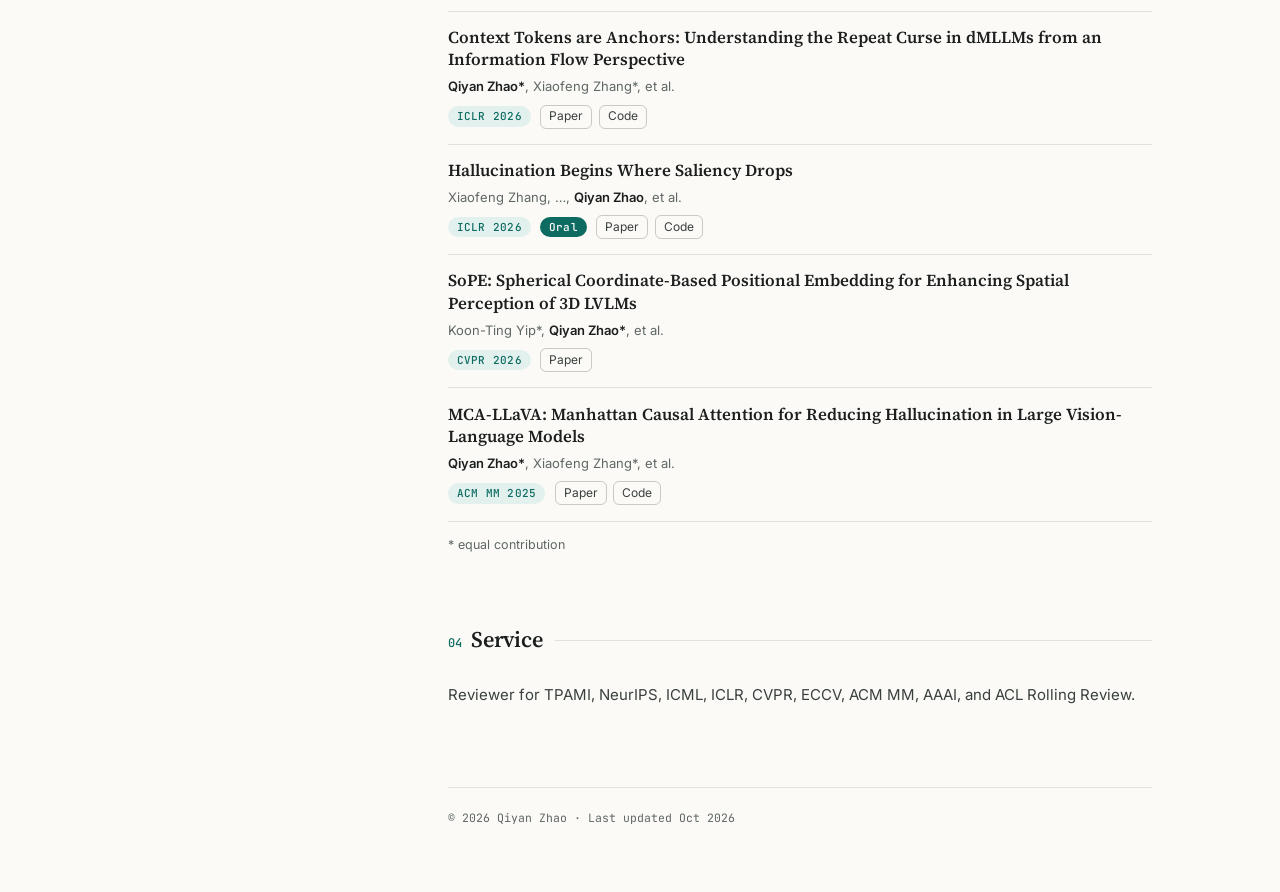
==== commit 40c83d98: "Redesign homepage: add Research, Publications and News pages" ====
--- a/index.html
+++ b/index.html
@@ -1,555 +1,149 @@
 <!DOCTYPE html>
 <html lang="en">
 <head>
-  <meta charset="UTF-8">
+  <meta charset="utf-8">
   <meta name="viewport" content="width=device-width, initial-scale=1">
-  <title>Qiyan Zhao</title>
-  <style>
-    :root {
-      --bg: #050505;
-      --panel: #0d0d0d;
-      --line: #222;
-      --text: #f3f3f3;
-      --muted: #aaaaaa;
-      --accent: #cfcfcf;
-      --max-width: 900px;
-    }
-
-    * {
-      box-sizing: border-box;
-    }
-
-    html {
-      scroll-behavior: smooth;
-    }
-
-    body {
-      margin: 0;
-      font-family: Georgia, "Times New Roman", serif;
-      background: var(--bg);
-      color: var(--text);
-      line-height: 1.7;
-    }
-
-    a {
-      color: var(--accent);
-      text-decoration: none;
-    }
-
-    a:hover {
-      text-decoration: underline;
-    }
-
-    .container {
-      width: min(var(--max-width), calc(100% - 32px));
-      margin: 0 auto;
-    }
-
-    header {
-      border-bottom: 1px solid var(--line);
-      padding: 28px 0 20px;
-      margin-bottom: 36px;
-    }
-.news-box {
-  max-height: 220px;
-  overflow-y: auto;
-  padding-right: 8px;
-  border: 1px solid var(--line);
-  background: #080808;
-}
-
-.news-list {
-  margin: 0;
-  padding: 14px 20px 14px 32px;
-}
-
-.news-list li {
-  margin-bottom: 10px;
-}
-
-.news-box::-webkit-scrollbar {
-  width: 8px;
-}
-
-.news-box::-webkit-scrollbar-track {
-  background: #0b0b0b;
-}
-
-.news-box::-webkit-scrollbar-thumb {
-  background: #333;
-  border-radius: 8px;
-}
-
-.news-box::-webkit-scrollbar-thumb:hover {
-  background: #555;
-}
-    .header-main {
-      display: flex;
-      justify-content: space-between;
-      align-items: center;
-      gap: 24px;
-      flex-wrap: wrap;
-    }
-
-    .header-left {
-      flex: 1;
-      min-width: 260px;
-    }
-
-    .header-right {
-      flex-shrink: 0;
-    }
-
-      .pub-list {
-  display: flex;
-  flex-direction: column;
-  gap: 24px;
-}
-
-.pub-item {
-  display: flex;
-  align-items: flex-start;
-  gap: 22px;
-  padding: 6px 0;
-}
-
-.pub-image {
-  width: 180px;
-  flex-shrink: 0;
-}
-
-.pub-image img {
-  width: 100%;
-  aspect-ratio: 16 / 9;
-  object-fit: cover;
-  display: block;
-  border: 1px solid var(--line);
-  border-radius: 8px;
-  background: #111;
-}
-
-.pub-content {
-  flex: 1;
-  min-width: 0;
-}
-
-.pub-title {
-  font-size: 1.08rem;
-  font-weight: 600;
-  color: var(--text);
-  line-height: 1.5;
-  margin-bottom: 6px;
-}
-
-.pub-authors {
-  font-size: 0.94rem;
-  color: #dddddd;
-  line-height: 1.6;
-  margin-bottom: 4px;
-}
-
-.pub-venue {
-  font-size: 0.95rem;
-  color: var(--muted);
-  line-height: 1.6;
-}
-
-.pub-venue a {
-  margin-left: 10px;
-}
-
-@media (max-width: 700px) {
-  .pub-item {
-    flex-direction: column;
-  }
-
-  .pub-image {
-    width: 100%;
-    max-width: 260px;
-  }
-}
-      
-    .avatar {
-      width: 110px;
-      height: 110px;
-      border-radius: 50%;
-      object-fit: cover;
-      border: 1px solid var(--line);
-      display: block;
-      background: #111;
-    }
-
-    h1 {
-      margin: 0;
-      font-size: 2.2rem;
-      font-weight: 600;
-      letter-spacing: 0.5px;
-    }
-
-    .subtitle {
-      color: var(--muted);
-      margin-top: 6px;
-      font-size: 1rem;
-    }
-
-    .meta {
-      margin-top: 12px;
-      color: var(--muted);
-      font-size: 0.96rem;
-    }
-
-    nav {
-      display: flex;
-      gap: 18px;
-      flex-wrap: wrap;
-      font-size: 0.98rem;
-      margin-top: 20px;
-    }
-
-    nav a {
-      color: var(--muted);
-    }
-
-    nav a:hover {
-      color: var(--text);
-      text-decoration: none;
-    }
-
-    section {
-      margin-bottom: 52px;
-    }
-
-    h2 {
-      font-size: 1.5rem;
-      font-weight: 600;
-      margin: 0 0 18px;
-      padding-bottom: 8px;
-      border-bottom: 1px solid var(--line);
-    }
-
-    p {
-      margin: 0 0 14px;
-      color: #dddddd;
-    }
-
-    ul {
-      margin: 0;
-      padding-left: 20px;
-    }
-
-    li {
-      margin-bottom: 12px;
-      color: #dddddd;
-    }
-
-    footer {
-      border-top: 1px solid var(--line);
-      padding: 24px 0 40px;
-      color: var(--muted);
-      font-size: 0.92rem;
-    }
-
-    @media (max-width: 640px) {
-      .header-main {
-        align-items: flex-start;
-      }
-
-      .avatar {
-        width: 88px;
-        height: 88px;
-      }
-
-      h1 {
-        font-size: 1.8rem;
-      }
-
-      h2 {
-        font-size: 1.3rem;
-      }
-    }
-  </style>
+  <title>Qiyan Zhao — Reliable AI, from Mechanism to Embodiment</title>
+  <meta name="author" content="Qiyan Zhao">
+  <meta name="description" content="Qiyan Zhao is a Ph.D. student at the Institute of Automation, Chinese Academy of Sciences, working on interpretable and reliable multimodal models, self-evolving agents, and embodied intelligence.">
+  <meta property="og:type" content="website">
+  <meta property="og:title" content="Qiyan Zhao — Reliable AI, from Mechanism to Embodiment">
+  <meta property="og:description" content="Ph.D. student at CASIA working on interpretable and reliable multimodal models, self-evolving agents, and embodied intelligence.">
+  <link rel="preconnect" href="https://fonts.googleapis.com">
+  <link rel="preconnect" href="https://fonts.gstatic.com" crossorigin>
+  <link rel="stylesheet" href="https://fonts.googleapis.com/css2?family=Source+Serif+4:opsz,wght@8..60,400;8..60,600&family=Inter:wght@400;500;600&family=JetBrains+Mono:wght@400;500&display=swap">
+  <link rel="stylesheet" href="assets/style.css">
+  <script>(function(){var t;try{t=localStorage.getItem('theme')}catch(e){}if(t!=='light'&&t!=='dark'){t=window.matchMedia&&matchMedia('(prefers-color-scheme: dark)').matches?'dark':'light'}document.documentElement.setAttribute('data-theme',t)})();</script>
 </head>
 <body>
-  <div class="container">
-    <header>
-      <div class="header-main">
-        <div class="header-left">
-          <h1>Qiyan Zhao</h1>
-<div class="subtitle">Institute of Automation, Chinese Academy of Sciences</div>
-         <div class="meta">
-  <a href="https://github.com/ErikZ719" target="_blank">GitHub</a>
-  &nbsp;|&nbsp;
-  <a href="https://scholar.google.co.jp/citations?user=lI7U-X8AAAAJ&hl=zh-CN" target="_blank">Google Scholar</a>
-&nbsp;|&nbsp;
-<a href="mailto:qiyanzhao618@gmail.com">Email: </a> <a href="mailto:qiyanzhao618@gmail.com">qiyanzhao618@gmail.com</a>
+<div class="shell">
+
+  <aside class="sidebar">
+    <div class="sidebar-inner">
+      <img class="portrait" src="images/touxiang.jpg" alt="Portrait of Qiyan Zhao" width="148" height="148">
+      <div class="id">
+        <h1>Qiyan Zhao</h1>
+        <p class="role">Ph.D. Student</p>
+        <p class="affil">Institute of Automation,<br>Chinese Academy of Sciences</p>
+      </div>
+      <nav class="side-nav" aria-label="Main">
+        <a href="index.html" aria-current="page"><span>01</span>Home</a>
+        <a href="research.html"><span>02</span>Research</a>
+        <a href="publications.html"><span>03</span>Publications</a>
+        <a href="news.html"><span>04</span>News</a>
+      </nav>
+      <div class="side-links">
+        <a class="icon-btn" href="mailto:qiyanzhao618@gmail.com" aria-label="Email" title="Email"><svg viewBox="0 0 24 24" fill="none" stroke="currentColor" stroke-width="1.8" stroke-linecap="round" stroke-linejoin="round" aria-hidden="true"><rect width="20" height="16" x="2" y="4" rx="2"/><path d="m22 7-8.97 5.7a1.94 1.94 0 0 1-2.06 0L2 7"/></svg></a>
+        <a class="icon-btn" href="https://scholar.google.com/citations?user=lI7U-X8AAAAJ" target="_blank" rel="noopener" aria-label="Google Scholar" title="Google Scholar"><svg viewBox="0 0 24 24" fill="none" stroke="currentColor" stroke-width="1.8" stroke-linecap="round" stroke-linejoin="round" aria-hidden="true"><path d="M21.42 10.922a1 1 0 0 0-.019-1.838L12.83 5.18a2 2 0 0 0-1.66 0L2.6 9.08a1 1 0 0 0 0 1.832l8.57 3.908a2 2 0 0 0 1.66 0z"/><path d="M22 10v6"/><path d="M6 12.5V16a6 3 0 0 0 12 0v-3.5"/></svg></a>
+        <a class="icon-btn" href="https://github.com/ErikZ719" target="_blank" rel="noopener" aria-label="GitHub" title="GitHub"><svg viewBox="0 0 24 24" fill="none" stroke="currentColor" stroke-width="1.8" stroke-linecap="round" stroke-linejoin="round" aria-hidden="true"><path d="M15 22v-4a4.8 4.8 0 0 0-1-3.5c3 0 6-2 6-5.5.08-1.25-.27-2.48-1-3.5.28-1.15.28-2.35 0-3.5 0 0-1 0-3 1.5-2.64-.5-5.36-.5-8 0C6 2 5 2 5 2c-.3 1.15-.3 2.35 0 3.5A5.403 5.403 0 0 0 4 9c0 3.5 3 5.5 6 5.5-.39.49-.68 1.05-.85 1.65-.17.6-.22 1.23-.15 1.85v4"/><path d="M9 18c-4.51 2-5-2-7-2"/></svg></a>
+        <button class="icon-btn theme-toggle" type="button" aria-label="Toggle dark mode" title="Toggle dark mode"><svg class="i-moon" viewBox="0 0 24 24" fill="none" stroke="currentColor" stroke-width="1.8" stroke-linecap="round" stroke-linejoin="round" aria-hidden="true"><path d="M12 3a6 6 0 0 0 9 9 9 9 0 1 1-9-9Z"/></svg><svg class="i-sun" viewBox="0 0 24 24" fill="none" stroke="currentColor" stroke-width="1.8" stroke-linecap="round" stroke-linejoin="round" aria-hidden="true"><circle cx="12" cy="12" r="4"/><path d="M12 2v2M12 20v2M4.93 4.93l1.41 1.41M17.66 17.66l1.41 1.41M2 12h2M20 12h2M6.34 17.66l-1.41 1.41M19.07 4.93l-1.41 1.41"/></svg></button>
+      </div>
+      <p class="email-text">qiyanzhao618 [at] gmail.com</p>
+    </div>
+  </aside>
+
+  <main>
+    <div class="col stack rise">
+
+      <section>
+        <p class="kicker">About</p>
+        <h2 class="headline">Reliable AI, from <span class="mark">mechanism</span> to <span class="mark">embodiment</span></h2>
+        <div class="bio">
+          <p>I am a Ph.D. student at the <a class="link" href="http://english.ia.cas.cn/" target="_blank" rel="noopener">Institute of Automation, Chinese Academy of Sciences</a>, in the State Key Laboratory of Multimodal Artificial Intelligence Systems, advised by <a class="link" href="https://people.ucas.edu.cn/~xuyaozhang?language=en" target="_blank" rel="noopener">Prof. Xu-Yao Zhang</a>.</p>
+          <p>My research asks <b>why large multimodal models and agents fail, and how to make them reliable</b>. I open up their internal computation (information flow, attention, and positional structure) to find where hallucination, repetition, and spatial confusion begin. I then turn these mechanistic insights into principled fixes at both <b>training</b> and <b>inference</b> time. I carry the same reliability goals into self-evolving agents and embodied systems, from 3D spatial perception to vision–language–action (VLA) and world-action models.</p>
+        </div>
+        <ul class="chips" aria-label="Research topics">
+          <li>Mechanistic Interpretability</li>
+          <li>Multimodal LLMs</li>
+          <li>Diffusion MLLMs</li>
+          <li>Self-Evolving Agents</li>
+          <li>Embodied AI</li>
+        </ul>
+      </section>
+
+      <section>
+        <div class="sec-head">
+          <h3><span class="idx">01</span>News</h3>
+          <a class="more" href="news.html">All news →</a>
+        </div>
+        <ol class="timeline">
+          <li><time>Aug 2026</time><p>Context-Aware Cluster Decoding, on semantic anchors for coherent diffusion MLLMs, is accepted to the <b>EMNLP 2026</b> main conference.</p></li>
+          <li><time>Aug 2026</time><p>New preprint: when do the skills of self-evolving agents actually help? <a class="link" href="https://arxiv.org/abs/2608.22610" target="_blank" rel="noopener">Coalition-Aware Skill Reliability</a> is on arXiv.</p></li>
+          <li><time>Jun 2026</time><p>Embodied chain-of-thought via interleaved reasoning is accepted to <b>IROS 2026</b> as an Oral.</p></li>
+          <li><time>Apr 2026</time><p>Two papers, on attention sinks in LVLMs and on anchor tokens in diffusion MLLMs, are accepted to <b>Findings of ACL 2026</b>.</p></li>
+          <li><time>Apr 2026</time><p>One paper on efficient vision–language models is accepted to <b>ICIC 2026</b> as an Oral.</p></li>
+        </ol>
+      </section>
+
+      <section>
+        <div class="sec-head">
+          <h3><span class="idx">02</span>Research at a Glance</h3>
+          <a class="more" href="research.html">Overview →</a>
+        </div>
+        <div class="glance">
+          <article class="g-card">
+            <div class="g-icon t1"><svg viewBox="0 0 24 24" fill="none" stroke="currentColor" stroke-width="1.8" stroke-linecap="round" stroke-linejoin="round" aria-hidden="true"><circle cx="11" cy="11" r="8"/><path d="m21 21-4.3-4.3"/></svg></div>
+            <p class="g-verb">Diagnose</p>
+            <h4>Interpretability</h4>
+            <p>Trace information flow inside multimodal models to find where hallucination, repetition, and positional bias begin.</p>
+          </article>
+          <article class="g-card">
+            <div class="g-icon t2"><svg viewBox="0 0 24 24" fill="none" stroke="currentColor" stroke-width="1.8" stroke-linecap="round" stroke-linejoin="round" aria-hidden="true"><path d="M20 13c0 5-3.5 7.5-7.66 8.95a1 1 0 0 1-.67-.01C7.5 20.5 4 18 4 13V6a1 1 0 0 1 1-1c2 0 4.5-1.2 6.24-2.72a1.17 1.17 0 0 1 1.52 0C14.51 3.81 17 5 19 5a1 1 0 0 1 1 1z"/><path d="m9 12 2 2 4-4"/></svg></div>
+            <p class="g-verb">Repair</p>
+            <h4>Reliability</h4>
+            <p>Fix failures by design: positional encodings and attention structure in training, decoding and token-level intervention at inference.</p>
+          </article>
+          <article class="g-card">
+            <div class="g-icon t3"><svg viewBox="0 0 24 24" fill="none" stroke="currentColor" stroke-width="1.8" stroke-linecap="round" stroke-linejoin="round" aria-hidden="true"><path d="M12 8V4H8"/><rect width="16" height="12" x="4" y="8" rx="2"/><path d="M2 14h2"/><path d="M20 14h2"/><path d="M15 13v2"/><path d="M9 13v2"/></svg></div>
+            <p class="g-verb">Deploy</p>
+            <h4>Agency</h4>
+            <p>Carry reliability into self-evolving agents and embodied systems that perceive, reason, and act.</p>
+          </article>
+        </div>
+      </section>
+
+      <section>
+        <div class="sec-head">
+          <h3><span class="idx">03</span>Selected Papers</h3>
+          <a class="more" href="publications.html">All papers →</a>
+        </div>
+        <ul class="pub-mini">
+          <li>
+            <p class="t">Context Tokens are Anchors: Understanding the Repeat Curse in dMLLMs from an Information Flow Perspective</p>
+            <p class="a"><b>Qiyan Zhao*</b>, Xiaofeng Zhang*, et al.</p>
+            <div class="m"><span class="pill">ICLR 2026</span><span class="mini-links"><a href="https://openreview.net/forum?id=mOz9jVYxsD" target="_blank" rel="noopener">Paper</a><a href="https://github.com/ErikZ719/CoTA" target="_blank" rel="noopener">Code</a></span></div>
+          </li>
+          <li>
+            <p class="t">Hallucination Begins Where Saliency Drops</p>
+            <p class="a">Xiaofeng Zhang, …, <b>Qiyan Zhao</b>, et al.</p>
+            <div class="m"><span class="pill">ICLR 2026</span><span class="pill pill-solid">Oral</span><span class="mini-links"><a href="https://arxiv.org/abs/2601.20279" target="_blank" rel="noopener">Paper</a><a href="https://github.com/zhangbaijin/LVLMs-Saliency" target="_blank" rel="noopener">Code</a></span></div>
+          </li>
+          <li>
+            <p class="t">SoPE: Spherical Coordinate-Based Positional Embedding for Enhancing Spatial Perception of 3D LVLMs</p>
+            <p class="a">Koon-Ting Yip*, <b>Qiyan Zhao*</b>, et al.</p>
+            <div class="m"><span class="pill">CVPR 2026</span><span class="mini-links"><a href="https://arxiv.org/abs/2602.22716" target="_blank" rel="noopener">Paper</a></span></div>
+          </li>
+          <li>
+            <p class="t">MCA-LLaVA: Manhattan Causal Attention for Reducing Hallucination in Large Vision-Language Models</p>
+            <p class="a"><b>Qiyan Zhao*</b>, Xiaofeng Zhang*, et al.</p>
+            <div class="m"><span class="pill">ACM MM 2025</span><span class="mini-links"><a href="https://dl.acm.org/doi/pdf/10.1145/3746027.3755271" target="_blank" rel="noopener">Paper</a><a href="https://github.com/ErikZ719/MCA-LLaVA" target="_blank" rel="noopener">Code</a></span></div>
+          </li>
+        </ul>
+        <p class="footnote" style="margin-top:0.75rem">* equal contribution</p>
+      </section>
+
+      <section>
+        <div class="sec-head">
+          <h3><span class="idx">04</span>Service</h3>
+        </div>
+        <p class="plain">Reviewer for TPAMI, NeurIPS, ICML, ICLR, CVPR, ECCV, ACM MM, AAAI, and ACL Rolling Review.</p>
+      </section>
+
+    </div>
+    <footer class="site-footer col">© 2026 Qiyan Zhao · Last updated Oct 2026</footer>
+  </main>
+
 </div>
-
-          <nav>
-            <a href="#about">About Me</a>
-            <a href="#news">News</a>
-            <a href="#publications">Publications</a>
-            <a href="#services">Services</a>
-          </nav>
-        </div>
-
-        <div class="header-right">
-          <img src="images/touxiang.jpg" alt="Erik Li avatar" class="avatar">
-        </div>
-      </div>
-    </header>
-
-    <section id="about">
-      <h2>About Me</h2>
-      <p>
-        I am a Ph.D. student at the Institute of Automation, Chinese Academy of Sciences, advised by <a href="https://people.ucas.edu.cn/~xuyaozhang?language=en" target="_blank">Prof. Xu-Yao Zhang</a>. I work on the </strong>mechanistic interpretability of large models and agents</strong>, treating internal-mechanism understanding as a first-class design lever rather than a post-hoc diagnostic. My central question is how the internal computations of foundation models give rise to reasoning---and when and why they fail---with the answers directly driving methods for reliable reasoning and reliable agents. I stress-test this programme in VLA and WAM embodied settings, aiming to move interpretable, reliable behaviour from paper to product.
-      </p>
-      <p>
-        </strong>Topics:</strong> Interpretable AI, Multimodal Reasoning, Self-Evolving Agents, Embodied Intelligence
-      </p>
-      <p>
-      Please feel free to reach out if you are interested in related topics.
-      <p>
-    </section>
-
-    <section id="news">
-      <h2>News</h2>
-  <div class="news-box">
-    <ul class="news-list">
-        <li><strong>2026.8</strong> — We have 1 paper accepted to EMNLP 2026. </li>
-        <li><strong>2026.6</strong> — We have 1 paper accepted to IROS 2026. </li>
-        <!-- <li><strong>2026.5</strong> — We have 1 paper accepted to Scientific Report. </li> -->
-        <li><strong>2026.4</strong> — We have 1 paper accepted to ICIC 2026 Oral. </li>
-        <li><strong>2026.4</strong> — We have 2 papers accepted to ACL 2026. </li>
-        <li><strong>2026.2</strong> — We have 1 paper accepted to CVPR 2026. </li>
-        <li><strong>2026.1</strong> — We have 1 paper accepted to ICRA 2026. </li>
-        <li><strong>2026.1</strong> — We have 2 paper including 1 oral accepted to ICLR 2026. </li>
-        <li><strong>2025.10</strong> — We have 1 paper accepted to ACM MM 2025. </li>
-        <li><strong>2025.9</strong> — We have 1 paper accepted to The Visual Computer. </li>
-        <li><strong>2025.6</strong> — We have 1 paper accepted to IJCNN 2025. </li>
-      </ul>
-  </div>
-    </section>
-
-<section id="publications">
-  <h2>Selected Publications</h2>
-
-  <div class="pub-list">
-    
-<!-- <div class="pub-item">
-      <div class="pub-image">
-        <img src="images/aaai.png" alt="C2RoPE paper thumbnail">
-      </div>
-      <div class="pub-content">
-        <div class="pub-title">Coalition-Aware Skill Reliability for Self-Evolving Agents</div>
-        <div class="pub-authors">
-          <strong>Qiyan Zhao</strong>, Xiaofeng Zhang, Liu Bo, Minda Chen, Wei Xiong, Jingyang Chen, Guanting Ye, Wenhao Yu, Xiaosong Yuan, Shijie Han, Da-Han Wang, Jianmin Ji, Fei Huang, Xu-Yao Zhang 
-        </div>
-        <div class="pub-venue">
-          <em>UR</em>
-          <a href="https://openreview.net/forum?id=mOz9jVYxsD" target="_blank">[Paper]</a>
-          <a href="https://github.com/ErikZ719/CoTA" target="_blank">[Code]</a>
-        </div>
-      </div>
-    </div> -->
-
-    
-      <div class="pub-item">
-      <div class="pub-image">
-        <img src="images/emnlp2026.png" alt="C2RoPE paper thumbnail">
-      </div>
-      <div class="pub-content">
-        <div class="pub-title">Context-Aware Cluster Decoding: Semantic Anchor-Driven Coherence in dMLLMs</div>
-        <div class="pub-authors">
-          Yikai Zhao, <strong>Qiyan Zhao</strong>,  Jiaquan Zhang, Xiaofeng Zhang, Xiaosong Yuan, Pengzhou Cheng
-        </div>
-        <div class="pub-venue">
-          <em>EMNLP 2026</em>
-          <a href="https://arxiv.org/abs/2608.22367" target="_blank">[Paper]</a>
-          <a href="https://github.com/zhaoyk-sysu/CACD-dMLLM" target="_blank">[Code]</a>
-        </div>
-      </div>
-    </div>
-    
-
-      <div class="pub-item">
-      <div class="pub-image">
-        <img src="images/cota.png" alt="C2RoPE paper thumbnail">
-      </div>
-      <div class="pub-content">
-        <div class="pub-title">Context Tokens are Anchors: Understanding the Repeat Curse in dMLLMs from an Information Flow Perspective</div>
-        <div class="pub-authors">
-          <strong>Qiyan Zhao</strong>, Xiaofeng Zhang, Shuochen Chang, Qianyu Chen, Xiaosong Yuan, Xuhang Chen, Luoqi Liu, Jiajun Zhang, Xu-Yao Zhang, Da-Han Wang
-        </div>
-        <div class="pub-venue">
-          <em>ICLR 2026</em>
-          <a href="https://openreview.net/forum?id=mOz9jVYxsD" target="_blank">[Paper]</a>
-          <a href="https://github.com/ErikZ719/CoTA" target="_blank">[Code]</a>
-        </div>
-      </div>
-    </div>
-
-    <div class="pub-item">
-      <div class="pub-image">
-        <img src="images/mca.png" alt="C2RoPE paper thumbnail">
-      </div>
-      <div class="pub-content">
-        <div class="pub-title">MCA-LLaVA: Manhattan Causal Attention for Reducing Hallucination in Large Vision-Language Models</div>
-        <div class="pub-authors">
-        <strong>Qiyan Zhao</strong>, Xiaofeng Zhang, Yiheng Li, Yun Xing, Xiaosong Yuan, Feilong Tang, Sinan Fan, Xuhang Chen, Da-Han Wang, Xu-Yao Zhang
-        </div>
-        <div class="pub-venue">
-          <em>ACM MM 2025</em>
-          <a href="https://dl.acm.org/doi/pdf/10.1145/3746027.3755271" target="_blank">[Paper]</a>
-          <a href="https://github.com/ErikZ719/MCA-LLaVA" target="_blank">[Code]</a>
-        </div>
-      </div>
-    </div>
-
-      <div class="pub-item">
-      <div class="pub-image">
-        <img src="images/iclr.png" alt="C2RoPE paper thumbnail">
-      </div>
-      <div class="pub-content">
-        <div class="pub-title">Hallucination Begins Where Saliency Drops</div>
-        <div class="pub-authors">
-          Xiaofeng Zhang, Yuanchao Zhu, Chaochen Gu, Xiaosong Yuan, <strong>Qiyan Zhao</strong>, Jiawei Cao, Feilong Tang, Sinan Fan, Yaomin Shen, Chen Shen, Hao Tang
-        </div>
-        <div class="pub-venue">
-          <em>ICLR 2026 Oral</em>
-          <a href="https://arxiv.org/abs/2601.20279" target="_blank">[Paper]</a>
-          <a href="https://github.com/zhangbaijin/LVLMs-Saliency" target="_blank">[Code]</a>
-        </div>
-      </div>
-    </div>
-      
-    <div class="pub-item">
-      <div class="pub-image">
-        <img src="images/EDAR.png" alt="EDAR paper thumbnail">
-      </div>
-      <div class="pub-content">
-        <div class="pub-title">Fixing Semantic Blind Spots in Anchor Tokens of dMLLMs</div>
-        <div class="pub-authors">
-          Ruixuan Xu, Jiexi Xu, <strong>Qiyan Zhao</strong>, Xiaofeng Zhang
-        </div>
-        <div class="pub-venue">
-          <em>ACL 2026</em>
-          <a href="https://2026.aclweb.org/" target="_blank">[Paper]</a>
-        </div>
-      </div>
-    </div>
-
-    <div class="pub-item">
-      <div class="pub-image">
-        <img src="images/tokenpenalty.png" alt="TokenPenalty paper thumbnail">
-      </div>
-      <div class="pub-content">
-        <div class="pub-title">TokenPenalty: Alleviating Attention Sinks and Positional Decay in LVLMs</div>
-        <div class="pub-authors">
-          Xiaofeng Zhang, Yuanchao Zhu, <strong>Qiyan Zhao</strong>, Xiaosong Yuan, Jiawei Cao, Xuhang Chen
-        </div>
-        <div class="pub-venue">
-          <em>ACL 2026</em>
-          <a href="https://2026.aclweb.org/" target="_blank">[Paper]</a>
-        </div>
-      </div>
-    </div>
-  
-    <div class="pub-item">
-      <div class="pub-image">
-        <img src="images/cvpr.jpg" alt="SoPE paper thumbnail">
-      </div>
-      <div class="pub-content">
-        <div class="pub-title">SoPE: Spherical Coordinate-Based Positional Embedding for Enhancing Spatial Perception of 3D LVLMs</div>
-        <div class="pub-authors">
-          Koon-Ting Yip, <strong>Qiyan Zhao</strong>, Wenhao Yu, Liangyu Yuan, Mingkai Li, Xiaofeng Zhang, Jianmin Ji, Yanyong Zhang, Qing Jiang, Ka-Veng Yuen
-        </div>
-        <div class="pub-venue">
-          <em>CVPR 2026</em>
-          <a href="https://arxiv.org/abs/2602.22716" target="_blank">[Paper]</a>
-        </div>
-      </div>
-    </div>
-
-    <div class="pub-item">
-      <div class="pub-image">
-        <img src="images/icra.png" alt="C2RoPE paper thumbnail">
-      </div>
-      <div class="pub-content">
-        <div class="pub-title">C<sup>2</sup>ROPE: Causal Continuous Rotary Positional Encoding for 3D Large Multimodal Models Reasoning</div>
-        <div class="pub-authors">
-          Koon-Ting Yip, <strong>Qiyan Zhao</strong>, Wenhao Yu, Xiaofeng Zhang, Jianming Ji, Yanyong Zhang, Ka-Veng Yuen
-        </div>
-        <div class="pub-venue">
-          <em>ICRA 2026</em>
-          <a href="https://arxiv.org/abs/2602.10551" target="_blank">[Paper]</a>
-          <a href="https://github.com/KarnaYip/C2RoPE" target="_blank">[Code]</a>
-        </div>
-      </div>
-    </div>
-
-      <div class="pub-item">
-      <div class="pub-image">
-        <img src="images/iros26.png" alt="C2RoPE paper thumbnail">
-      </div>
-      <div class="pub-content">
-        <div class="pub-title">Embodied Chain-of-Thought Model via Interleaved Reasoning</div>
-        <div class="pub-authors">
-          Bo Liu, <strong>Qiyan Zhao</strong>, Liming Zhang, Yuhan Wang, Yong Liu
-        </div>
-        <div class="pub-venue">
-          <em>IROS 2026</em>
-          <a href="https://arxiv.org/abs/2602.10551" target="_blank">[Paper]</a>
-          <a href="https://github.com/KarnaYip/C2RoPE" target="_blank">[Code]</a>
-        </div>
-      </div>
-    </div>
-    
-    <!-- <div class="pub-item">
-      <div class="pub-image">
-        <img src="images/ijcnn.png" alt="C2RoPE paper thumbnail">
-      </div>
-      <div class="pub-content">
-        <div class="pub-title">Textmamba: Scene text detector with mamba</div>
-        <div class="pub-authors">
-          <strong>Qiyan Zhao</strong>, Yue Yan, Da-Han Wang
-        </div>
-        <div class="pub-venue">
-          <em>IJCNN 2025</em>
-          <a href="https://arxiv.org/pdf/2512.06657" target="_blank">[Paper]</a>
-          <a href="https://github.com/ErikZ719/TextMamba" target="_blank">[Code]</a>
-        </div>
-      </div>
-    </div>
-    
-    <div class="pub-item">
-      <div class="pub-image">
-        <img src="images/tvc.png" alt="C2RoPE paper thumbnail">
-      </div>
-      <div class="pub-content">
-        <div class="pub-title">Few-shot cross-modal text detection via CLIP</div>
-        <div class="pub-authors">
-         <strong>Qiyan Zhao</strong>, Xiaofeng Zhang, Tiange Zhang, Jiuze Li
-        </div>
-        <div class="pub-venue">
-          <em>The Visual Computer</em>
-          <a href="https://github.com/ErikZ719/TextCLIP" target="_blank">[Code]</a>
-        </div>
-      </div>
-    </div> -->
-    
-  </div>
-</section>
-
-    <section id="services">
-      <h2>Services</h2>
-      <ul>
-        <li>Invited Reviewer for: ICML, NeurIPS, CVPR, ICLR, ACM MM, ECCV</li>
-      </ul>
-    </section>
-
-    <footer>
-      © 2026 ErikZ
-    </footer>
-  </div>
+<script src="assets/site.js"></script>
 </body>
 </html>
--- a/assets/style.css
+++ b/assets/style.css
@@ -0,0 +1,546 @@
+/* ==========================================================
+   Qiyan Zhao — personal homepage
+   Sticky sidebar + reading column. All colors are tokens:
+   light in :root, dark in [data-theme="dark"].
+   To re-theme the site, change --accent and the --tint-* values.
+   ========================================================== */
+
+:root {
+  --bg: #fbfaf7;
+  --fg: #1c1f1e;
+  --fg-soft: #3a403e;
+  --muted: #5f6764;
+  --card: #ffffff;
+  --accent: #0d6b62;
+  --accent-fg: #ffffff;
+  --accent-tint: #e3f1ee;
+  --rule: rgba(28, 31, 30, 0.11);
+  --rule-strong: rgba(28, 31, 30, 0.22);
+  --tint-1: #e3f1ee;
+  --tint-2: #f4ecdf;
+  --tint-3: #e7ebf5;
+  --mark: rgba(13, 107, 98, 0.16);
+  --shadow: 0 1px 2px rgba(0, 0, 0, 0.04), 0 10px 28px -18px rgba(0, 0, 0, 0.18);
+
+  --serif: "Source Serif 4", Georgia, "Times New Roman", serif;
+  --sans: "Inter", ui-sans-serif, system-ui, -apple-system, "PingFang SC", sans-serif;
+  --mono: "JetBrains Mono", ui-monospace, SFMono-Regular, Menlo, monospace;
+  color-scheme: light;
+}
+
+:root[data-theme="dark"] {
+  --bg: #0e1312;
+  --fg: #e7ecea;
+  --fg-soft: #c9d1ce;
+  --muted: #9aa6a2;
+  --card: #151c1a;
+  --accent: #5ccfbf;
+  --accent-fg: #062320;
+  --accent-tint: rgba(92, 207, 191, 0.12);
+  --rule: rgba(231, 236, 234, 0.12);
+  --rule-strong: rgba(231, 236, 234, 0.24);
+  --tint-1: #142d29;
+  --tint-2: #2a2419;
+  --tint-3: #1b2234;
+  --mark: rgba(92, 207, 191, 0.22);
+  --shadow: 0 1px 2px rgba(0, 0, 0, 0.3), 0 10px 28px -18px rgba(0, 0, 0, 0.6);
+  color-scheme: dark;
+}
+
+*, *::before, *::after { box-sizing: border-box; }
+html { -webkit-text-size-adjust: 100%; scroll-behavior: smooth; }
+
+body {
+  margin: 0;
+  background: var(--bg);
+  color: var(--fg);
+  font-family: var(--sans);
+  font-size: 15.5px;
+  line-height: 1.7;
+  -webkit-font-smoothing: antialiased;
+  text-rendering: optimizeLegibility;
+  transition: background-color 0.25s, color 0.25s;
+}
+
+img { display: block; max-width: 100%; }
+p, figure { margin: 0; }
+ul, ol { margin: 0; padding: 0; list-style: none; }
+b, strong { font-weight: 600; }
+a { color: inherit; text-decoration: none; }
+button { font: inherit; color: inherit; }
+
+h1, h2, h3, h4 {
+  margin: 0;
+  font-family: var(--serif);
+  font-weight: 600;
+  letter-spacing: -0.01em;
+  line-height: 1.2;
+  text-wrap: balance;
+}
+
+:focus-visible { outline: 2px solid var(--accent); outline-offset: 2px; border-radius: 3px; }
+
+.link {
+  color: var(--accent);
+  text-decoration: underline;
+  text-decoration-color: color-mix(in srgb, var(--accent) 35%, transparent);
+  text-decoration-thickness: 1px;
+  text-underline-offset: 3px;
+  transition: text-decoration-color 0.2s;
+}
+.link:hover { text-decoration-color: var(--accent); }
+
+.kicker {
+  font-family: var(--mono);
+  font-size: 11.5px;
+  font-weight: 500;
+  letter-spacing: 0.08em;
+  text-transform: uppercase;
+  color: var(--accent);
+}
+
+@keyframes rise {
+  from { opacity: 0; transform: translateY(10px); }
+  to { opacity: 1; transform: none; }
+}
+.rise { animation: rise 0.6s cubic-bezier(0.22, 1, 0.36, 1) both; }
+@media (prefers-reduced-motion: reduce) {
+  .rise { animation: none; }
+  html { scroll-behavior: auto; }
+}
+
+/* ---------------- Shell ---------------- */
+
+.shell {
+  display: grid;
+  gap: 2.5rem;
+  max-width: 78rem;
+  min-height: 100vh;
+  margin: 0 auto;
+  padding: 0 1rem;
+}
+@media (min-width: 768px) { .shell { padding: 0 2.5rem; } }
+@media (min-width: 1024px) {
+  .shell { grid-template-columns: 15rem minmax(0, 1fr); gap: 5rem; }
+}
+
+main { min-width: 0; padding: 0 0 3rem; }
+@media (min-width: 1024px) { main { padding: 3.5rem 0 4rem; } }
+
+.col { max-width: 44rem; margin: 0 auto; }
+.col-wide { max-width: 62rem; margin: 0 auto; }
+.stack > * + * { margin-top: 4.5rem; }
+
+.site-footer {
+  margin-top: 5rem;
+  padding-top: 1.25rem;
+  border-top: 1px solid var(--rule);
+  font-family: var(--mono);
+  font-size: 11.5px;
+  color: var(--muted);
+}
+
+/* ---------------- Sidebar ---------------- */
+
+.sidebar-inner {
+  display: flex;
+  flex-direction: column;
+  align-items: center;
+  gap: 1.5rem;
+  padding: 2.5rem 0 1.5rem;
+  text-align: center;
+  border-bottom: 1px solid var(--rule);
+}
+@media (min-width: 1024px) {
+  .sidebar { position: sticky; top: 3.5rem; height: fit-content; }
+  .sidebar-inner { align-items: flex-start; padding: 0; text-align: left; border-bottom: 0; }
+}
+
+.portrait {
+  width: 148px;
+  height: 148px;
+  object-fit: cover;
+  border-radius: 20px;
+  box-shadow: 8px 8px 0 var(--tint-1);
+  background: var(--tint-1);
+}
+
+.id h1 { font-size: 1.75rem; letter-spacing: -0.02em; }
+.id .role { margin-top: 0.35rem; font-weight: 500; font-size: 14.5px; }
+.id .affil { margin-top: 0.15rem; font-size: 13.5px; line-height: 1.5; color: var(--muted); }
+
+.side-nav {
+  display: flex;
+  flex-wrap: wrap;
+  justify-content: center;
+  gap: 0.4rem;
+}
+.side-nav a {
+  display: flex;
+  align-items: baseline;
+  gap: 0.6rem;
+  padding: 0.3rem 0.75rem;
+  border: 1px solid var(--rule);
+  border-radius: 999px;
+  font-size: 14px;
+  color: var(--fg-soft);
+  transition: color 0.2s, border-color 0.2s, background-color 0.2s;
+}
+.side-nav a span { font-family: var(--mono); font-size: 10.5px; color: var(--muted); }
+.side-nav a:hover { color: var(--accent); }
+.side-nav a[aria-current="page"] {
+  color: var(--accent);
+  border-color: color-mix(in srgb, var(--accent) 40%, transparent);
+  background: var(--accent-tint);
+}
+.side-nav a[aria-current="page"] span { color: var(--accent); }
+@media (min-width: 1024px) {
+  .side-nav { flex-direction: column; flex-wrap: nowrap; gap: 0.1rem; width: 100%; }
+  .side-nav a {
+    padding: 0.35rem 0 0.35rem 0.85rem;
+    border: 0;
+    border-left: 2px solid var(--rule);
+    border-radius: 0;
+  }
+  .side-nav a[aria-current="page"] { background: none; border-left-color: var(--accent); color: var(--fg); font-weight: 500; }
+}
+
+.side-links { display: flex; gap: 0.5rem; }
+.icon-btn {
+  display: inline-grid;
+  place-items: center;
+  width: 34px;
+  height: 34px;
+  padding: 0;
+  background: var(--card);
+  border: 1px solid var(--rule);
+  border-radius: 9px;
+  color: var(--fg-soft);
+  cursor: pointer;
+  transition: color 0.2s, border-color 0.2s, transform 0.2s;
+}
+.icon-btn:hover { color: var(--accent); border-color: color-mix(in srgb, var(--accent) 45%, transparent); transform: translateY(-1px); }
+.icon-btn svg { width: 16px; height: 16px; }
+.theme-toggle .i-sun { display: none; }
+[data-theme="dark"] .theme-toggle .i-sun { display: block; }
+[data-theme="dark"] .theme-toggle .i-moon { display: none; }
+
+.email-text { font-family: var(--mono); font-size: 12px; color: var(--muted); }
+
+/* ---------------- Section heads ---------------- */
+
+.sec-head {
+  display: flex;
+  align-items: baseline;
+  gap: 0.75rem;
+  margin-bottom: 1.75rem;
+}
+.sec-head h3 {
+  display: flex;
+  align-items: baseline;
+  gap: 0.6rem;
+  font-size: 1.4rem;
+  white-space: nowrap;
+}
+.sec-head .idx { font-family: var(--mono); font-size: 12px; font-weight: 500; color: var(--accent); }
+.sec-head::after { content: ""; flex: 1; height: 1px; background: var(--rule); align-self: center; }
+.sec-head .more {
+  order: 3;
+  font-family: var(--mono);
+  font-size: 11.5px;
+  color: var(--muted);
+  white-space: nowrap;
+  transition: color 0.2s;
+}
+.sec-head .more:hover { color: var(--accent); }
+
+/* ---------------- Home ---------------- */
+
+.headline {
+  margin-top: 0.6rem;
+  font-size: 2.1rem;
+  line-height: 1.15;
+  letter-spacing: -0.02em;
+}
+@media (min-width: 640px) { .headline { font-size: 2.5rem; } }
+.mark {
+  background: linear-gradient(transparent 62%, var(--mark) 62%);
+  padding: 0 0.08em;
+}
+
+.bio { margin-top: 1.5rem; font-size: 16.5px; line-height: 1.75; color: var(--fg-soft); }
+.bio > p + p { margin-top: 1.1rem; }
+.bio b { color: var(--fg); }
+
+.chips { display: flex; flex-wrap: wrap; gap: 0.45rem; margin-top: 1.5rem; }
+.chips li {
+  padding: 0.2rem 0.7rem;
+  border: 1px solid var(--rule-strong);
+  border-radius: 999px;
+  font-size: 12.5px;
+  color: var(--fg-soft);
+  background: var(--card);
+}
+
+.timeline { position: relative; margin-left: 4px; padding-left: 1.5rem; border-left: 1px solid var(--rule-strong); }
+.timeline li { position: relative; }
+.timeline li + li { margin-top: 1.35rem; }
+.timeline li::before {
+  content: "";
+  position: absolute;
+  left: calc(-1.5rem - 5px);
+  top: 0.4rem;
+  width: 9px;
+  height: 9px;
+  border-radius: 50%;
+  background: var(--bg);
+  border: 2px solid var(--accent);
+}
+.timeline time { display: block; font-family: var(--mono); font-size: 11.5px; letter-spacing: 0.04em; color: var(--accent); }
+.timeline p { margin-top: 0.15rem; font-size: 15px; line-height: 1.6; color: var(--fg-soft); }
+.timeline p b { color: var(--fg); }
+
+.glance { display: grid; gap: 1rem; }
+@media (min-width: 640px) { .glance { grid-template-columns: repeat(3, 1fr); } }
+.g-card {
+  position: relative;
+  padding: 1.25rem 1.2rem 1.35rem;
+  background: var(--card);
+  border: 1px solid var(--rule);
+  border-radius: 12px;
+  box-shadow: var(--shadow);
+  overflow: hidden;
+  transition: transform 0.25s, border-color 0.25s;
+}
+.g-card:hover { transform: translateY(-2px); border-color: color-mix(in srgb, var(--accent) 35%, transparent); }
+.g-card::before { content: ""; position: absolute; inset: 0 0 auto; height: 3px; background: var(--accent); opacity: 0.85; }
+.g-icon {
+  display: grid;
+  place-items: center;
+  width: 36px;
+  height: 36px;
+  border-radius: 10px;
+  color: var(--accent);
+}
+.g-icon svg { width: 18px; height: 18px; }
+.t1 { background: var(--tint-1); }
+.t2 { background: var(--tint-2); }
+.t3 { background: var(--tint-3); }
+.g-card .g-verb { margin-top: 0.9rem; font-family: var(--mono); font-size: 10.5px; letter-spacing: 0.1em; text-transform: uppercase; color: var(--muted); }
+.g-card h4 { margin-top: 0.15rem; font-size: 1.15rem; }
+.g-card p { margin-top: 0.5rem; font-size: 13.5px; line-height: 1.6; color: var(--fg-soft); }
+
+.pub-mini li { padding: 0.95rem 0; border-top: 1px solid var(--rule); }
+.pub-mini li:last-child { border-bottom: 1px solid var(--rule); }
+.pub-mini .t { font-family: var(--serif); font-size: 1.05rem; font-weight: 600; line-height: 1.35; }
+.pub-mini .a { margin-top: 0.2rem; font-size: 13px; color: var(--muted); }
+.pub-mini .a b { color: var(--fg); }
+.pub-mini .m { display: flex; flex-wrap: wrap; align-items: center; gap: 0.4rem 0.6rem; margin-top: 0.45rem; }
+
+.plain { font-size: 15px; color: var(--fg-soft); }
+
+/* ---------------- Shared: pills & links ---------------- */
+
+.pill {
+  display: inline-flex;
+  align-items: center;
+  padding: 0.05rem 0.55rem;
+  border-radius: 999px;
+  background: var(--accent-tint);
+  color: var(--accent);
+  font-family: var(--mono);
+  font-size: 11px;
+  font-weight: 500;
+  letter-spacing: 0.02em;
+  white-space: nowrap;
+}
+.pill-solid { background: var(--accent); color: var(--accent-fg); }
+.pill-ghost { background: none; border: 1px dashed color-mix(in srgb, var(--accent) 45%, transparent); }
+
+.mini-links { display: inline-flex; gap: 0.4rem; }
+.mini-links a {
+  display: inline-flex;
+  align-items: center;
+  gap: 0.3rem;
+  padding: 0.05rem 0.5rem;
+  border: 1px solid var(--rule-strong);
+  border-radius: 6px;
+  font-size: 12px;
+  color: var(--fg-soft);
+  transition: color 0.2s, border-color 0.2s;
+}
+.mini-links a:hover { color: var(--accent); border-color: var(--accent); }
+.mini-links svg { width: 12px; height: 12px; }
+
+/* ---------------- Research ---------------- */
+
+.r-hero h1 { margin-top: 0.6rem; font-size: 2.3rem; line-height: 1.08; letter-spacing: -0.02em; }
+@media (min-width: 640px) { .r-hero h1 { font-size: 3rem; } }
+.r-hero .tagline { margin-top: 0.9rem; font-family: var(--mono); font-size: 12.5px; color: var(--muted); }
+.r-hero .lead { max-width: 40rem; margin-top: 1rem; font-size: 16px; line-height: 1.75; color: var(--fg-soft); }
+.btn-row { display: flex; flex-wrap: wrap; gap: 0.6rem; margin-top: 1.5rem; }
+.btn {
+  display: inline-flex;
+  align-items: center;
+  gap: 0.45rem;
+  height: 2.25rem;
+  padding: 0 1rem;
+  border-radius: 8px;
+  border: 1px solid var(--rule-strong);
+  font-size: 13.5px;
+  font-weight: 500;
+  transition: background-color 0.2s, color 0.2s, border-color 0.2s;
+}
+.btn svg { width: 14px; height: 14px; }
+.btn-primary { background: var(--accent); border-color: var(--accent); color: var(--accent-fg); }
+.btn-primary:hover { background: var(--fg); border-color: var(--fg); color: var(--bg); }
+.btn:not(.btn-primary):hover { border-color: var(--accent); color: var(--accent); }
+
+/* pipeline diagram */
+.pipeline {
+  margin-top: 2.5rem;
+  padding: 1.5rem 1.25rem;
+  border: 1px solid var(--rule);
+  border-radius: 14px;
+  background-color: var(--card);
+  background-image: radial-gradient(var(--rule-strong) 1px, transparent 1px);
+  background-size: 18px 18px;
+}
+.pl-io { display: flex; flex-wrap: wrap; align-items: center; justify-content: center; gap: 0.5rem 0.75rem; }
+.pl-label { font-family: var(--mono); font-size: 10.5px; letter-spacing: 0.12em; text-transform: uppercase; color: var(--muted); }
+.pl-io ul { display: flex; flex-wrap: wrap; justify-content: center; gap: 0.4rem; }
+.pl-io li {
+  display: inline-flex;
+  align-items: center;
+  gap: 0.35rem;
+  padding: 0.2rem 0.6rem;
+  background: var(--bg);
+  border: 1px solid var(--rule);
+  border-radius: 999px;
+  font-size: 12px;
+  color: var(--fg-soft);
+}
+.pl-io li svg { width: 13px; height: 13px; color: var(--accent); }
+.pl-down { display: block; width: 14px; height: 14px; margin: 0.6rem auto; color: var(--muted); }
+.pl-stages { display: grid; gap: 0.5rem; }
+.pl-stages > svg { justify-self: center; width: 14px; height: 14px; color: var(--muted); transform: rotate(90deg); }
+@media (min-width: 640px) {
+  .pl-stages { grid-template-columns: 1fr auto 1fr auto 1fr; align-items: stretch; }
+  .pl-stages > svg { align-self: center; transform: none; }
+}
+.pl-stage {
+  padding: 0.9rem 1rem;
+  border-radius: 10px;
+  border: 1px solid var(--rule);
+}
+.pl-stage .pl-n { font-family: var(--mono); font-size: 11px; color: var(--accent); }
+.pl-stage b { display: block; margin-top: 0.1rem; font-family: var(--serif); font-size: 1.1rem; }
+.pl-stage span:last-child { display: block; margin-top: 0.15rem; font-size: 12.5px; line-height: 1.45; color: var(--fg-soft); }
+
+/* research rows */
+.r-rows { margin-top: 3.5rem; }
+.r-row { display: grid; gap: 1.75rem; padding: 2.75rem 0; border-top: 1px solid var(--rule); }
+.r-row:last-child { border-bottom: 1px solid var(--rule); }
+@media (min-width: 900px) { .r-row { grid-template-columns: minmax(0, 1.2fr) minmax(0, 0.8fr); gap: 2.75rem; } }
+.r-row h2 { margin-top: 0.4rem; font-size: 1.65rem; line-height: 1.15; }
+.r-row .desc { margin-top: 0.8rem; font-size: 15px; line-height: 1.75; color: var(--fg-soft); }
+.tags { display: flex; flex-wrap: wrap; gap: 0.35rem; margin-top: 1rem; }
+.tags li {
+  padding: 0.05rem 0.5rem;
+  border-radius: 5px;
+  background: var(--accent-tint);
+  font-family: var(--mono);
+  font-size: 10.5px;
+  color: var(--accent);
+}
+.r-figs { display: grid; grid-template-columns: 1fr 1fr; gap: 0.75rem; align-content: start; }
+@media (min-width: 900px) { .r-figs { grid-template-columns: 1fr; } }
+.r-figs img, .e-card img {
+  width: 100%;
+  height: 9.5rem;
+  object-fit: contain;
+  padding: 0.4rem;
+  background: #fff;
+  border: 1px solid var(--rule);
+  border-radius: 10px;
+}
+.r-figs figcaption { margin-top: 0.4rem; font-size: 11.5px; color: var(--muted); }
+
+.selected { margin-top: 1.5rem; }
+.selected .label { margin-bottom: 0.6rem; font-family: var(--mono); font-size: 10.5px; letter-spacing: 0.12em; text-transform: uppercase; color: var(--muted); }
+.selected li { position: relative; padding-left: 1rem; font-size: 13.5px; line-height: 1.55; color: var(--fg-soft); }
+.selected li + li { margin-top: 0.5rem; }
+.selected li::before { content: "→"; position: absolute; left: 0; color: var(--accent); font-size: 12px; }
+.selected a { text-decoration: underline; text-decoration-color: var(--rule-strong); text-underline-offset: 3px; transition: color 0.2s, text-decoration-color 0.2s; }
+.selected a:hover { color: var(--accent); text-decoration-color: var(--accent); }
+.selected .v { margin-left: 0.3rem; font-family: var(--mono); font-size: 11px; font-weight: 500; color: var(--accent); white-space: nowrap; }
+
+/* embodied testbed */
+.testbed { margin-top: 4.5rem; }
+.testbed > .lead { max-width: 44rem; margin: -0.75rem 0 1.75rem; font-size: 15px; color: var(--fg-soft); }
+.e-grid { display: grid; gap: 1rem; }
+@media (min-width: 768px) { .e-grid { grid-template-columns: repeat(3, 1fr); } }
+.e-card {
+  display: flex;
+  flex-direction: column;
+  padding: 0.75rem 0.75rem 1.25rem;
+  background: var(--card);
+  border: 1px solid var(--rule);
+  border-radius: 14px;
+  box-shadow: var(--shadow);
+}
+.e-card img { height: 10.5rem; border-radius: 8px; }
+.e-card .body { padding: 0 0.5rem; }
+.e-card .kicker { margin-top: 1rem; font-size: 10.5px; }
+.e-card h3 { margin-top: 0.3rem; font-size: 1.2rem; }
+.e-card .body > p:not(.kicker) { margin-top: 0.4rem; font-size: 13.5px; line-height: 1.6; color: var(--fg-soft); }
+.e-card .selected { margin-top: 1rem; }
+.e-card .pill { margin-top: 1rem; }
+
+/* ---------------- Publications ---------------- */
+
+.page-head h1 { margin-top: 0.6rem; font-size: 2.3rem; letter-spacing: -0.02em; }
+.page-head p:not(.kicker) { margin-top: 0.75rem; font-size: 15px; color: var(--fg-soft); }
+
+.filters { display: flex; flex-wrap: wrap; gap: 0.4rem; margin-top: 1.5rem; }
+.filters button {
+  padding: 0.3rem 0.8rem;
+  background: var(--card);
+  border: 1px solid var(--rule-strong);
+  border-radius: 999px;
+  font-size: 13px;
+  color: var(--fg-soft);
+  cursor: pointer;
+  transition: color 0.2s, border-color 0.2s, background-color 0.2s;
+}
+.filters button:hover { color: var(--accent); border-color: var(--accent); }
+.filters button[aria-pressed="true"] { background: var(--accent); border-color: var(--accent); color: var(--accent-fg); }
+
+.pub-list > li + li { margin-top: 1.75rem; }
+.pub { display: grid; gap: 0.9rem; }
+@media (min-width: 640px) { .pub { grid-template-columns: 10.5rem minmax(0, 1fr); gap: 1.4rem; } }
+.pub-thumb {
+  max-width: 18rem;
+  aspect-ratio: 16 / 10;
+  overflow: hidden;
+  padding: 0.3rem;
+  background: #fff;
+  border: 1px solid var(--rule);
+  border-radius: 10px;
+}
+.pub-thumb img { width: 100%; height: 100%; object-fit: contain; }
+.pub-title { font-family: var(--serif); font-size: 1.1rem; font-weight: 600; line-height: 1.32; }
+.pub-authors { margin-top: 0.35rem; font-size: 13.5px; line-height: 1.6; color: var(--muted); }
+.pub-authors b { color: var(--fg); }
+.pub-meta { display: flex; flex-wrap: wrap; align-items: center; gap: 0.4rem 0.5rem; margin-top: 0.55rem; }
+.pub[hidden], .pub-year[hidden] { display: none; }
+.footnote { font-size: 12.5px; color: var(--muted); }
+
+/* ---------------- News page ---------------- */
+
+.news-year { display: grid; gap: 1rem; }
+@media (min-width: 768px) {
+  .news-year { grid-template-columns: 6rem minmax(0, 1fr); gap: 2rem; }
+  .news-year .year { position: sticky; top: 3.5rem; height: fit-content; }
+}
+.news-year .year { font-family: var(--serif); font-size: 2rem; font-weight: 600; color: var(--accent); line-height: 1; }
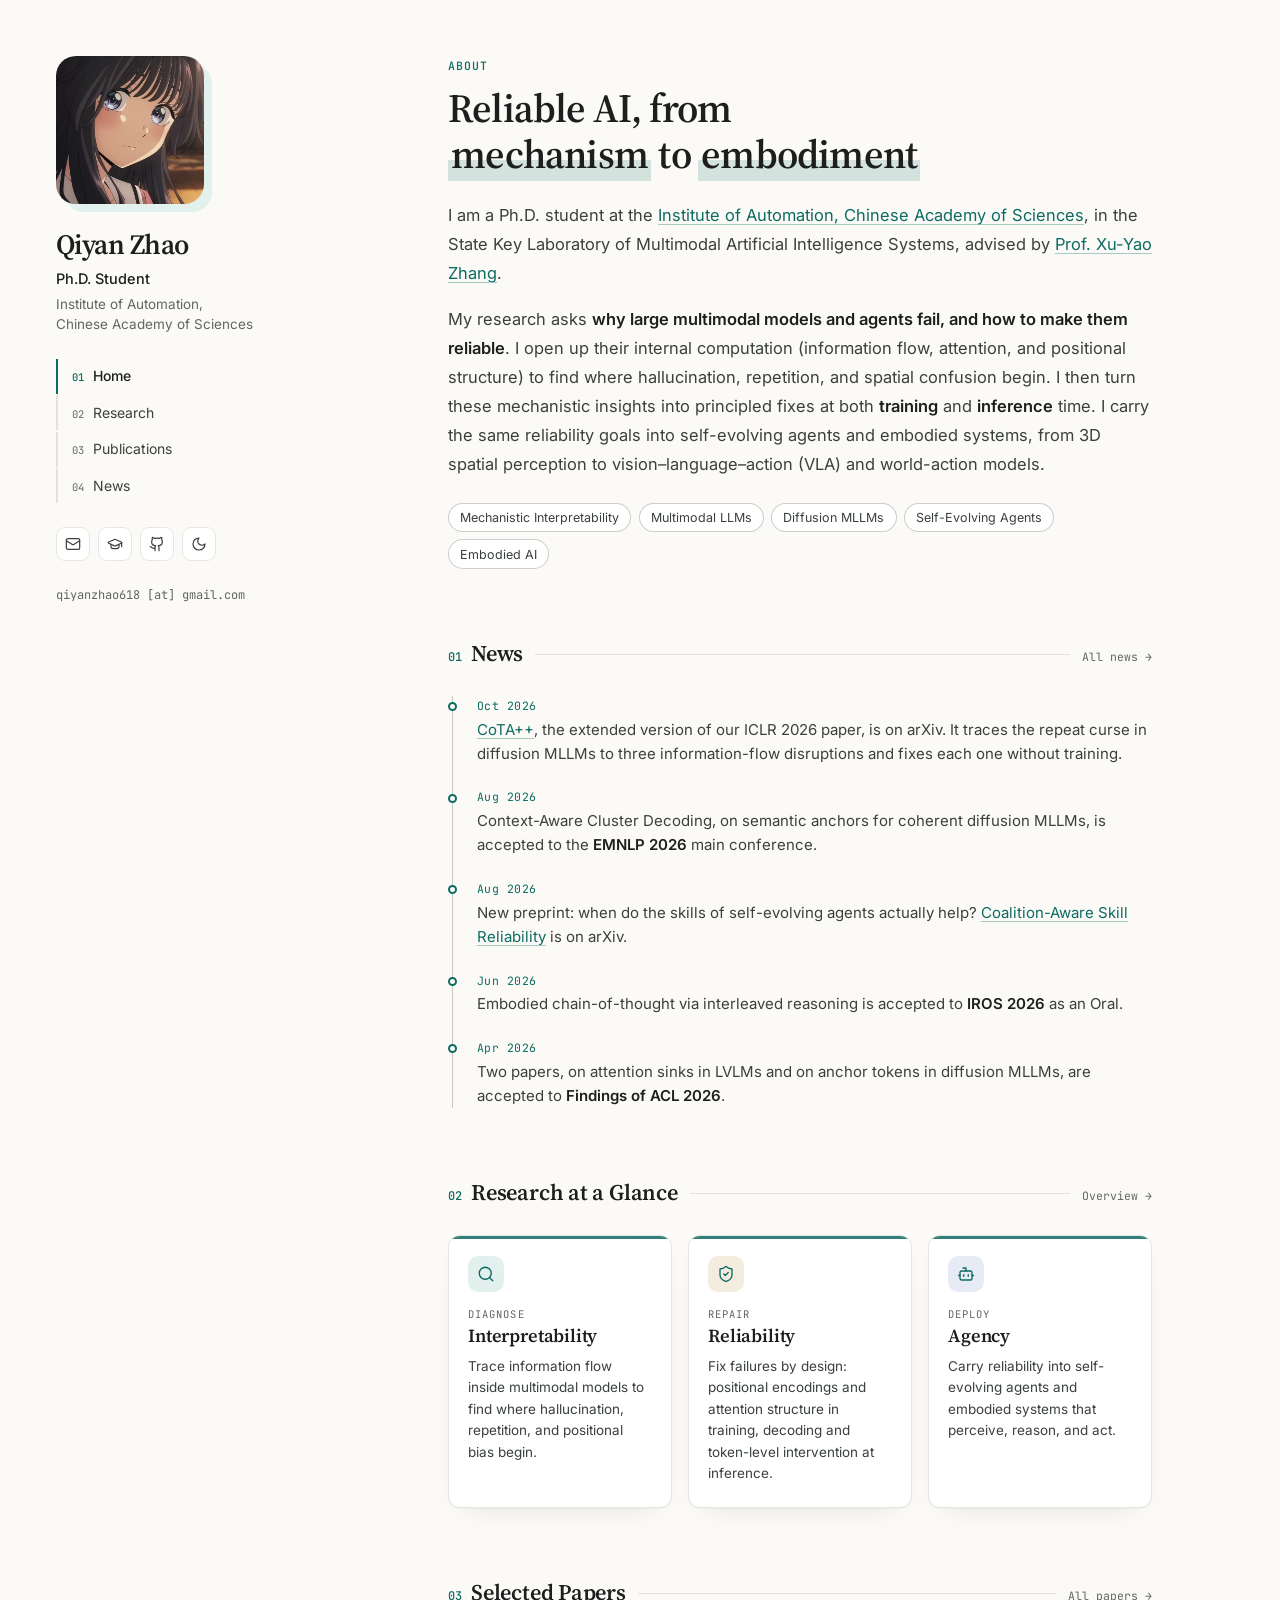
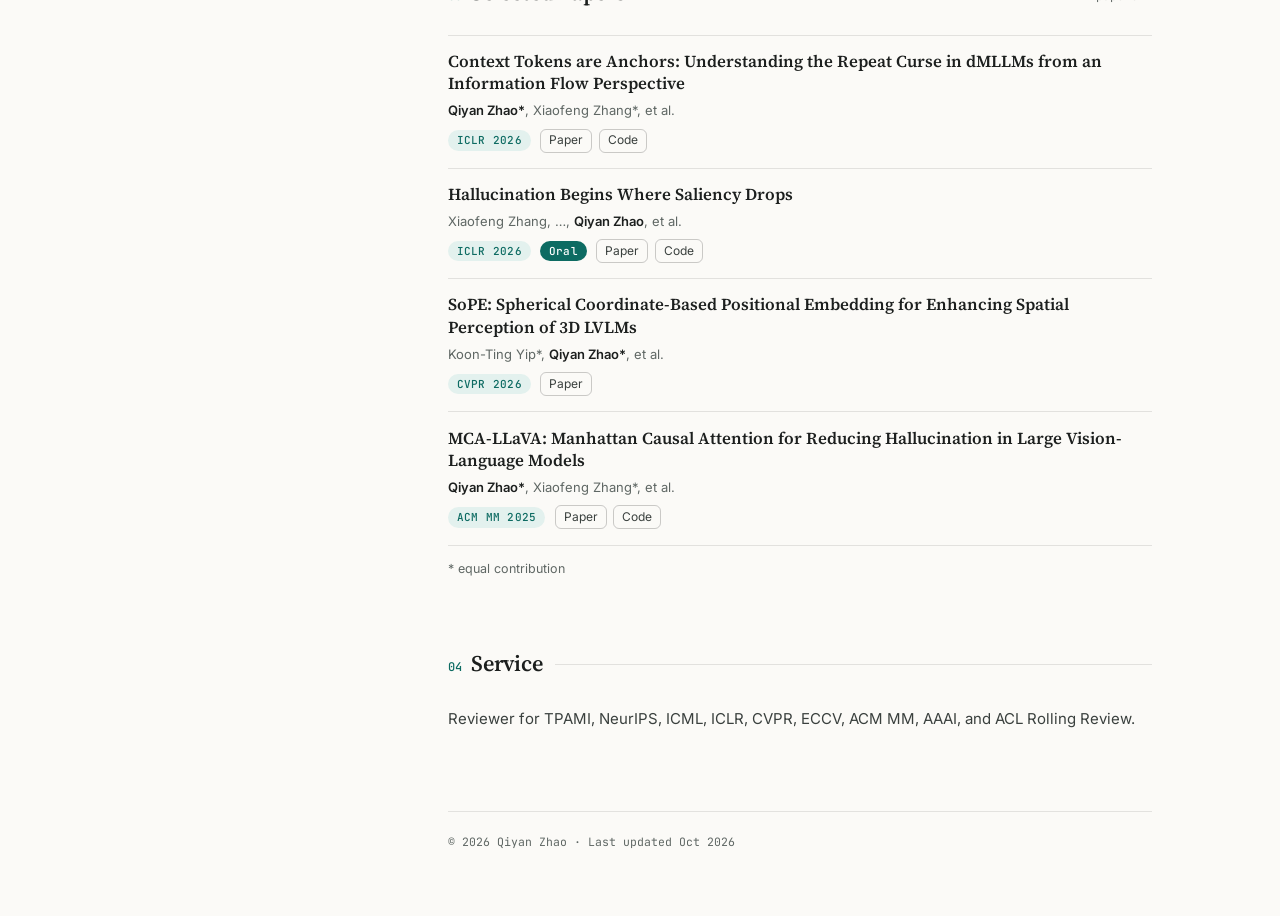
==== commit a3f44162: "Add CoTA++ preprint (arXiv 2610.23290)" ====
--- a/index.html
+++ b/index.html
@@ -67,11 +67,11 @@
           <a class="more" href="news.html">All news →</a>
         </div>
         <ol class="timeline">
+          <li><time>Oct 2026</time><p><a class="link" href="https://arxiv.org/abs/2610.23290" target="_blank" rel="noopener">CoTA++</a>, the extended version of our ICLR 2026 paper, is on arXiv. It traces the repeat curse in diffusion MLLMs to three information-flow disruptions and fixes each one without training.</p></li>
           <li><time>Aug 2026</time><p>Context-Aware Cluster Decoding, on semantic anchors for coherent diffusion MLLMs, is accepted to the <b>EMNLP 2026</b> main conference.</p></li>
           <li><time>Aug 2026</time><p>New preprint: when do the skills of self-evolving agents actually help? <a class="link" href="https://arxiv.org/abs/2608.22610" target="_blank" rel="noopener">Coalition-Aware Skill Reliability</a> is on arXiv.</p></li>
           <li><time>Jun 2026</time><p>Embodied chain-of-thought via interleaved reasoning is accepted to <b>IROS 2026</b> as an Oral.</p></li>
           <li><time>Apr 2026</time><p>Two papers, on attention sinks in LVLMs and on anchor tokens in diffusion MLLMs, are accepted to <b>Findings of ACL 2026</b>.</p></li>
-          <li><time>Apr 2026</time><p>One paper on efficient vision–language models is accepted to <b>ICIC 2026</b> as an Oral.</p></li>
         </ol>
       </section>
 
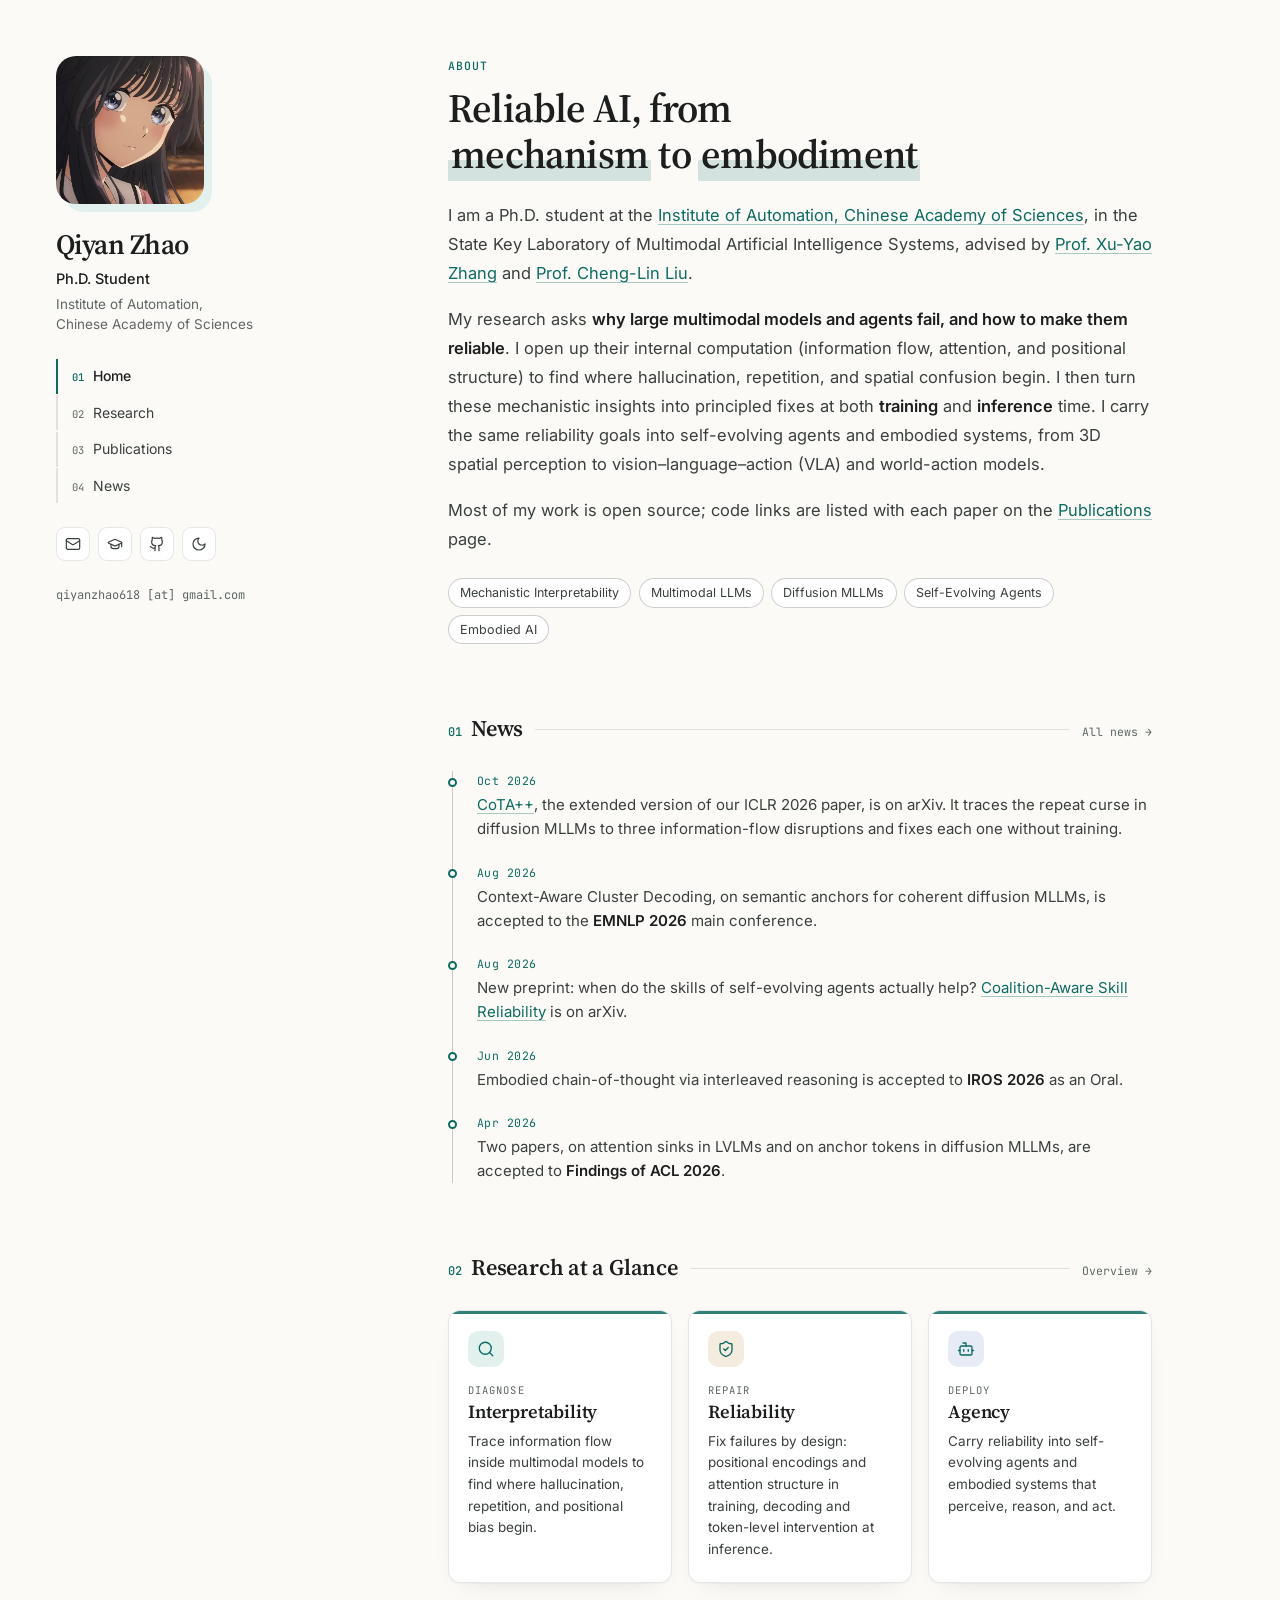
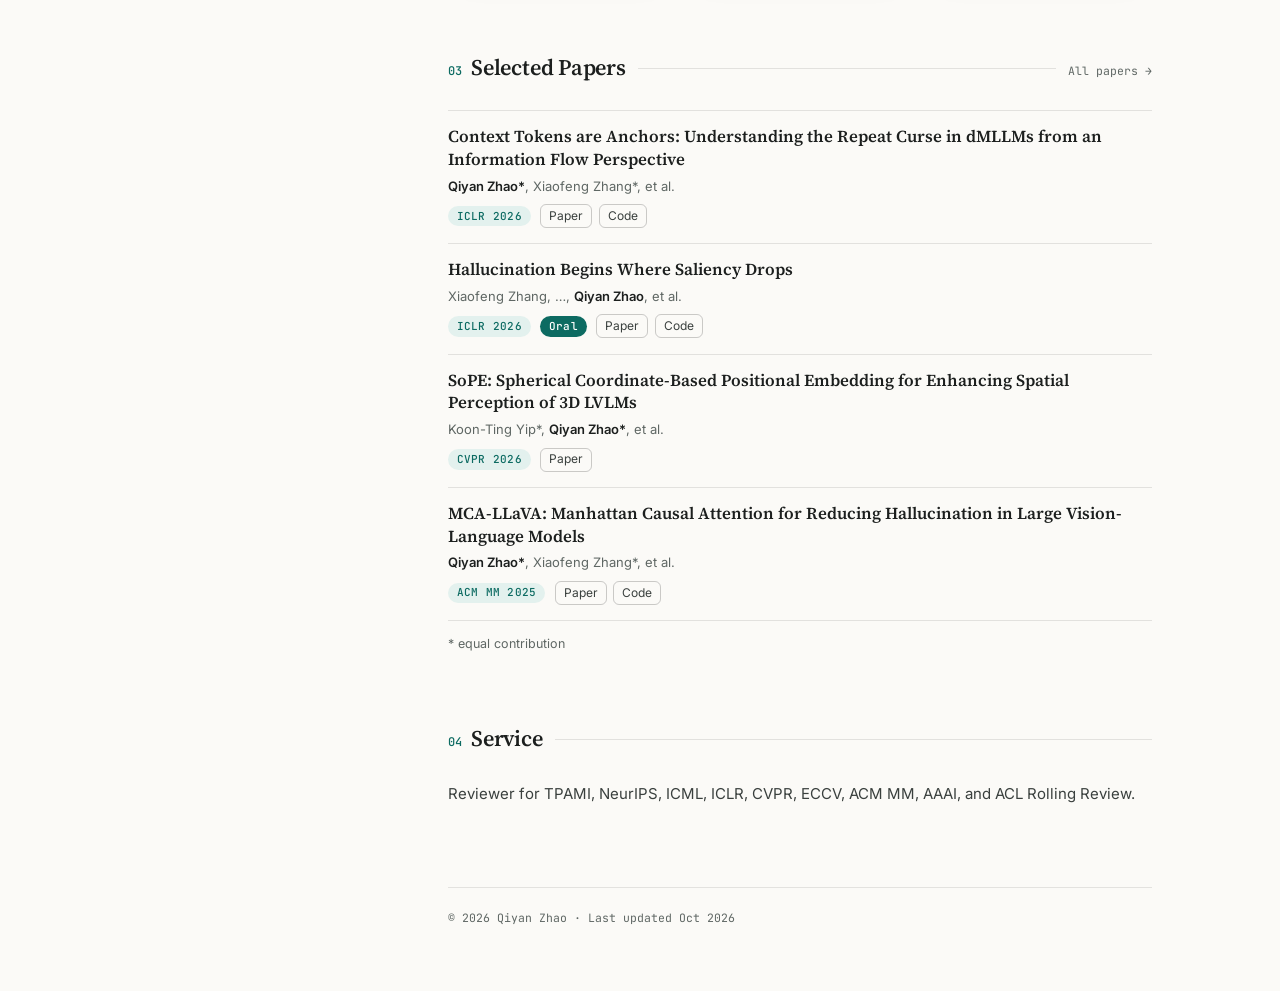
==== commit 08e87100: "Add co-advisor Prof. Cheng-Lin Liu and open-source note to bio" ====
--- a/index.html
+++ b/index.html
@@ -49,8 +49,9 @@
         <p class="kicker">About</p>
         <h2 class="headline">Reliable AI, from <span class="mark">mechanism</span> to <span class="mark">embodiment</span></h2>
         <div class="bio">
-          <p>I am a Ph.D. student at the <a class="link" href="http://english.ia.cas.cn/" target="_blank" rel="noopener">Institute of Automation, Chinese Academy of Sciences</a>, in the State Key Laboratory of Multimodal Artificial Intelligence Systems, advised by <a class="link" href="https://people.ucas.edu.cn/~xuyaozhang?language=en" target="_blank" rel="noopener">Prof. Xu-Yao Zhang</a>.</p>
+          <p>I am a Ph.D. student at the <a class="link" href="http://english.ia.cas.cn/" target="_blank" rel="noopener">Institute of Automation, Chinese Academy of Sciences</a>, in the State Key Laboratory of Multimodal Artificial Intelligence Systems, advised by <a class="link" href="https://people.ucas.edu.cn/~xuyaozhang?language=en" target="_blank" rel="noopener">Prof. Xu-Yao Zhang</a> and <a class="link" href="http://www.nlpr.ia.ac.cn/liucl/" target="_blank" rel="noopener">Prof. Cheng-Lin Liu</a>.</p>
           <p>My research asks <b>why large multimodal models and agents fail, and how to make them reliable</b>. I open up their internal computation (information flow, attention, and positional structure) to find where hallucination, repetition, and spatial confusion begin. I then turn these mechanistic insights into principled fixes at both <b>training</b> and <b>inference</b> time. I carry the same reliability goals into self-evolving agents and embodied systems, from 3D spatial perception to vision–language–action (VLA) and world-action models.</p>
+          <p>Most of my work is open source; code links are listed with each paper on the <a class="link" href="publications.html">Publications</a> page.</p>
         </div>
         <ul class="chips" aria-label="Research topics">
           <li>Mechanistic Interpretability</li>
